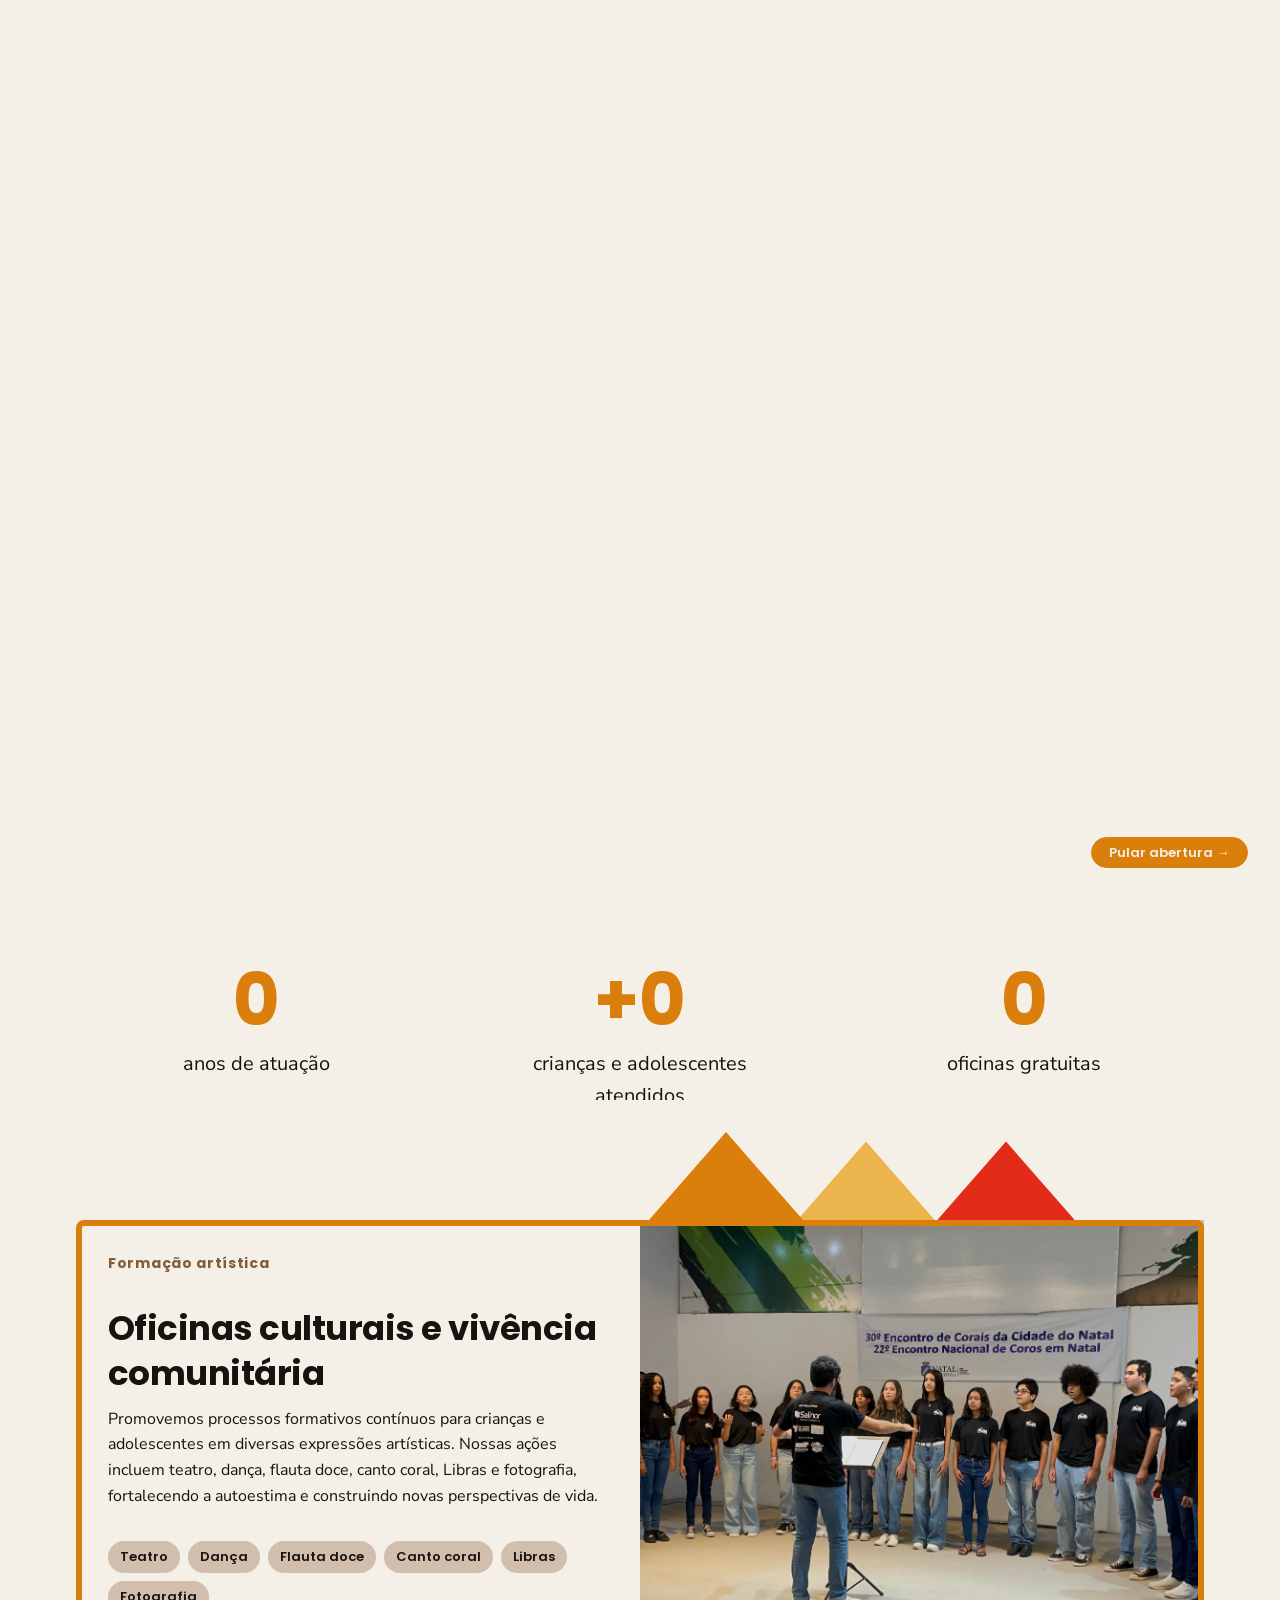
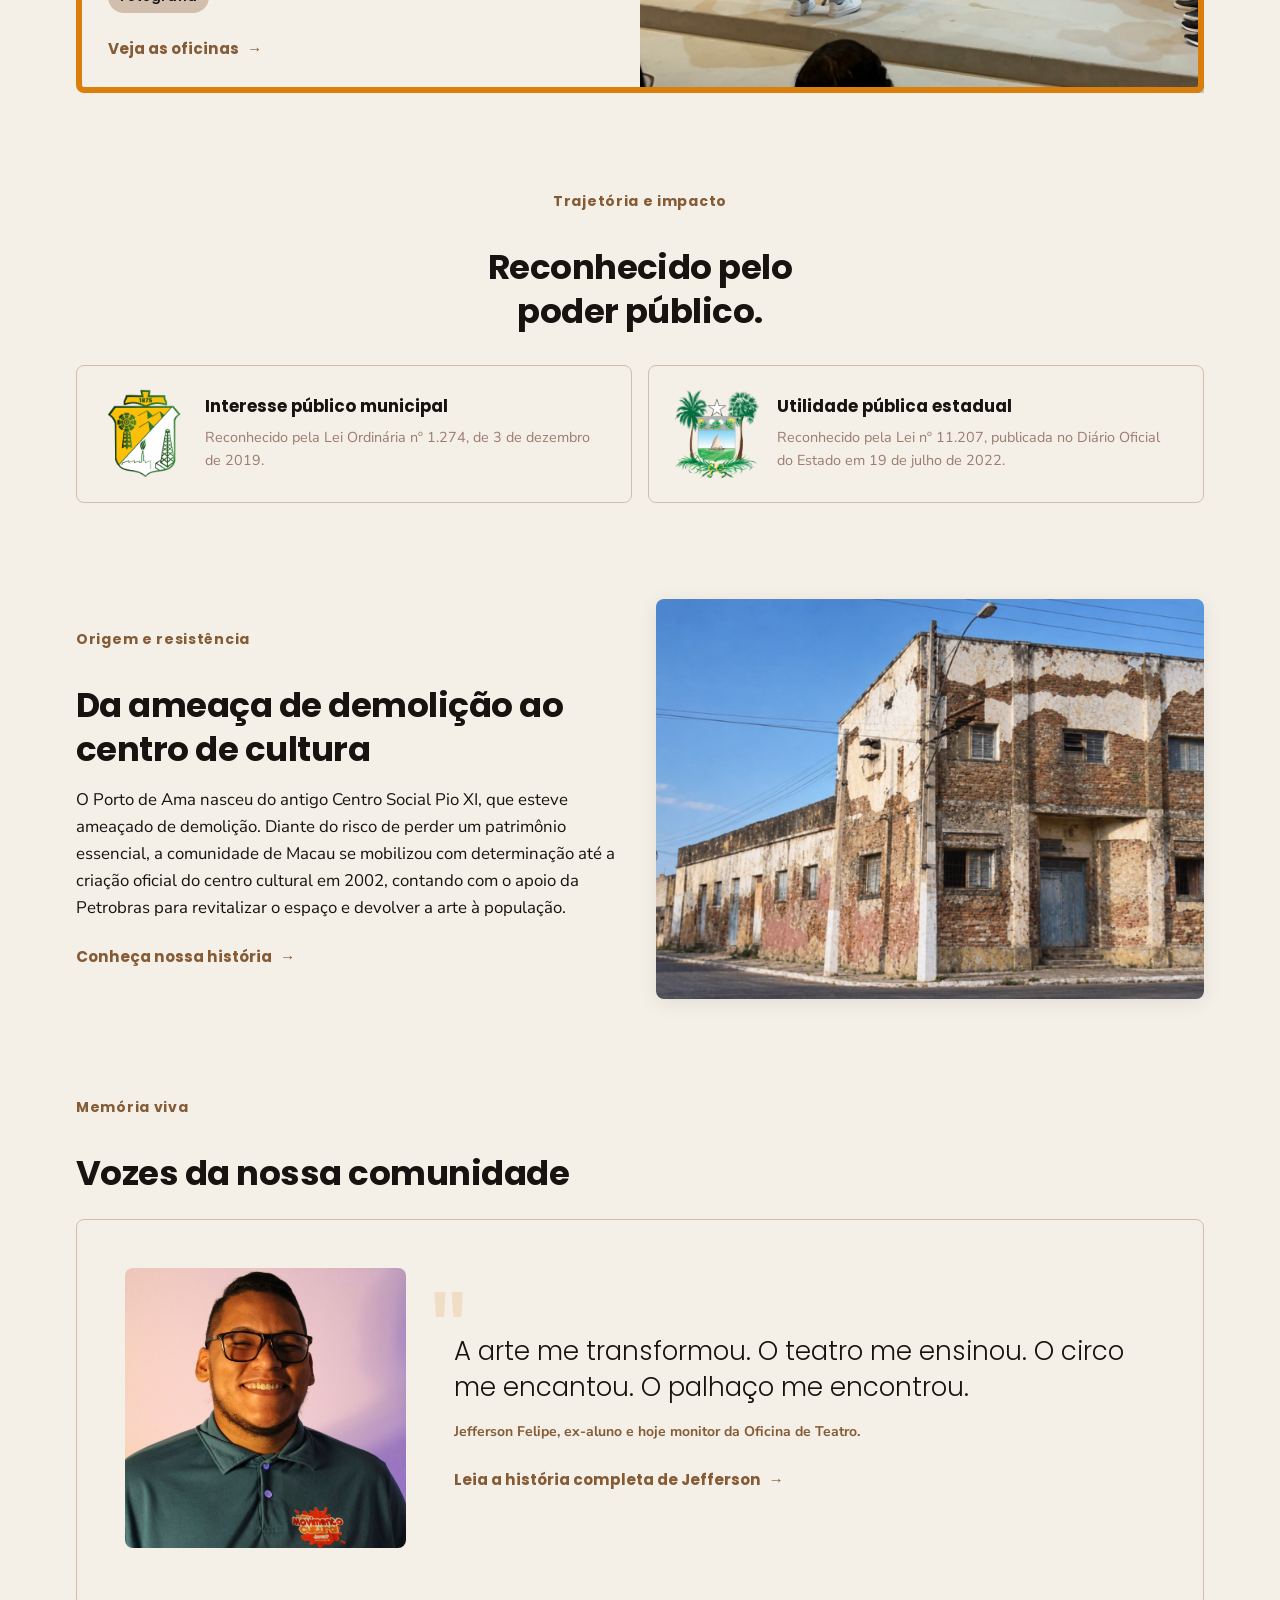
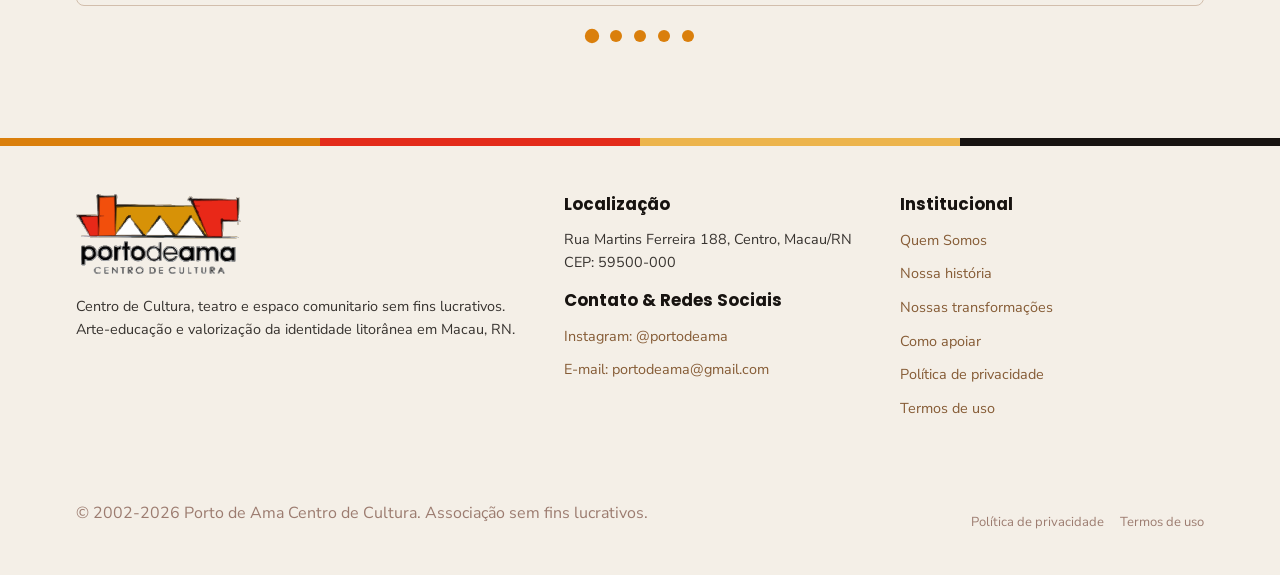
==== index.html @ 48160ca3 "Auditoria e preparo para Vercel" ====
<!DOCTYPE html>
<html lang="pt-BR">
<head>
  <meta charset="UTF-8">
  <meta name="viewport" content="width=device-width, initial-scale=1.0">
  <meta name="color-scheme" content="light only">
  <meta name="description" content="Porto de Ama Centro de Cultura, espaco de arte, memoria e cidadania em Macau, RN. Fundado em 2002 a partir da mobilizacao comunitaria.">
  <title>Porto de Ama Centro de Cultura, Macau, RN</title>
  <link rel="stylesheet" href="./design-tokens.css?v=2">
  <link rel="stylesheet" href="./style.css?v=3">
  
</head>
<body>

  <!-- ========================================================================
       ANIMACAO DE ABERTURA (Intro Overlay)
       ======================================================================== -->
  <div id="intro-overlay" class="intro-overlay" aria-label="Abertura do site institucional Porto de Ama">
    <div class="intro-media-box">
      <video id="intro-video" class="intro-video" playsinline muted autoplay preload="auto">
        <source src="./assets/Animation%20Porto%20de%20Ama.mp4" type="video/mp4">
      </video>
      <img id="intro-moving-logo" class="intro-moving-logo" src="./assets/images/LogoPortoDeAma.svg" alt="Porto de Ama Centro de Cultura">
    </div>
    <button id="intro-skip-btn" class="intro-skip-btn" type="button">
      Pular abertura &rarr;
    </button>
  </div>

  <!-- ========================================================================
       NAVEGACAO SUPERIOR (Fixa / Sticky)
       ======================================================================== -->
  <header class="site-header" id="site-header">
    <div class="container header-container">
      
      <!-- Logo oficial Porto de Ama -->
      <a href="./index.html" class="brand-logo" aria-label="Porto de Ama Centro de Cultura, pagina inicial">
        <img src="./assets/images/LogoPortoDeAma.svg" alt="Porto de Ama Centro de Cultura" class="brand-logo-img" id="header-logo-img">
      </a>

      <!-- Botao de alternancia para dispositivos moveis -->
      <button class="nav-toggle" id="nav-toggle" aria-label="Abrir menu de navegacao" aria-expanded="false" aria-controls="nav-menu">
        <span class="nav-toggle-bar"></span>
        <span class="nav-toggle-bar"></span>
        <span class="nav-toggle-bar"></span>
      </button>

      <!-- Menu principal com ordem exata solicitada -->
      <nav aria-label="Menu principal">
        <ul class="nav-menu" id="nav-menu">
          <li><a href="./index.html" class="nav-link">Início</a></li>
          <li><a href="#apoie" class="nav-link nav-link-highlight">Apoie</a></li>
          <li><a href="./quem-somos.html" class="nav-link">Quem Somos</a></li>
          <li><a href="./historia.html" class="nav-link">História</a></li>
          <li><a href="./transformacoes.html" class="nav-link">Transformações</a></li>
          <li><a href="./oficinas.html" class="nav-link">Oficinas</a></li>
          <li><a href="./galeria.html" class="nav-link">Galeria</a></li>
          <li><a href="./contato.html" class="nav-link">Contato</a></li>
        </ul>
      </nav>

    </div>
  </header>

  <main id="conteudo-principal">

    <!-- ======================================================================
         SECAO 1: HERO
         ====================================================================== -->
    <section class="hero-section" id="hero" aria-labelledby="hero-title">
      <div class="hero-sticky-container">
        <div class="container hero-container">
          <div class="hero-grid">
            
            <!-- Coluna esquerda: conteudo de texto (cerca de 45%) -->
            <div class="hero-content">
              <span class="eyebrow">Macau, RN</span>
              <h1 class="hero-title" id="hero-title">
                <span class="title-bold">Movimento</span> cultural<br>
                <span class="title-bold">porto</span><span class="title-light">de</span><span class="title-bold">ama</span>
              </h1>
              <p class="hero-text">
                Entre montanhas de sal e brisas de maresia, cultivamos arte-educação e cidadania. Um espaço vivo de transformação, memória e protagonismo comunitário no litoral potiguar.
              </p>
              <div class="hero-cta-group">
                <a href="./apoie.html" class="btn btn-primary">Apoie o Porto de Ama</a>
              </div>
            </div>

            <!-- Coluna direita: canvas da animação -->
            <div class="hero-canvas-wrapper" aria-label="Animação interativa do Porto de Ama">
              <canvas id="hero-animation-canvas"></canvas>
            </div>

          </div>
        </div>
      </div>
    </section>


    <!-- ======================================================================
         SECAO 2.5: IMPACTO (Números grandes animáveis)
         ====================================================================== -->
    <section class="section impact-section" id="impacto">
      <div class="container">
        <div class="impact-grid">
          
          <!-- Número 1 -->
          <div class="impact-item">
            <div class="impact-number">
              <span class="counter" data-target="24">0</span>
            </div>
            <p class="impact-label">anos de atuação</p>
          </div>

          <!-- Número 2 -->
          <div class="impact-item">
            <div class="impact-number">
              <span class="impact-prefix">+</span><span class="counter" data-target="1900">0</span>
            </div>
            <p class="impact-label">crianças e adolescentes atendidos</p>
          </div>

          <!-- Número 3 -->
          <div class="impact-item">
            <div class="impact-number">
              <span class="counter" data-target="6">0</span>
            </div>
            <p class="impact-label">oficinas gratuitas</p>
          </div>

        </div>
      </div>
    </section>

    <!-- ======================================================================
         SECAO 5: BLOCO DE OFICINAS
         ====================================================================== -->
    <section class="section workshops-section" id="oficinas" aria-labelledby="workshops-heading">
      <div class="container">
        
        <div class="workshops-grid">
          
          <div class="workshops-text-col">
            <span class="eyebrow">Formação artística</span>
            <h2 id="workshops-heading">Oficinas culturais e vivência comunitária</h2>
            <p>
              Promovemos processos formativos contínuos para crianças e adolescentes em diversas expressões artísticas. Nossas ações incluem teatro, dança, flauta doce, canto coral, Libras e fotografia, fortalecendo a autoestima e construindo novas perspectivas de vida.
            </p>
  
            <div class="modalities-pills">
              <span class="pill-tag">Teatro</span>
              <span class="pill-tag">Dança</span>
              <span class="pill-tag">Flauta doce</span>
              <span class="pill-tag">Canto coral</span>
              <span class="pill-tag">Libras</span>
              <span class="pill-tag">Fotografia</span>
            </div>
  
            <a href="./oficinas.html" class="btn-link-action">
              Veja as oficinas
              <span aria-hidden="true">&rarr;</span>
            </a>
          </div>

          <div class="workshops-gallery-col">
            <div class="gallery-stories" id="workshops-gallery">
              <div class="gallery-tabs" role="tablist">
                <button type="button" role="tab" aria-selected="true" class="gallery-tab tab-laranja active" data-index="0" aria-label="Foto Canto"></button>
                <button type="button" role="tab" aria-selected="false" class="gallery-tab tab-dourado" data-index="1" aria-label="Foto Teatro"></button>
                <button type="button" role="tab" aria-selected="false" class="gallery-tab tab-vermelho" data-index="2" aria-label="Foto LIBRAS"></button>
              </div>
              <div class="gallery-images">
                <div class="gallery-slide slide-bg-laranja active" data-index="0">
                  <img src="./assets/images/home/BannerHome_Canto.JPG" alt="Oficina de Canto">
                </div>
                <div class="gallery-slide slide-bg-dourado" data-index="1">
                  <img src="./assets/images/home/BannerHome_Teatro.jpg" alt="Oficina de Teatro">
                </div>
                <div class="gallery-slide slide-bg-vermelho" data-index="2">
                  <img src="./assets/images/home/BannerHome_Libras.jpg" alt="Oficina de LIBRAS">
                </div>
              </div>
            </div>
          </div>

        </div>

      </div>
    </section>


    <!-- ======================================================================
         SECAO 3: NUMEROS E SELOS
         ====================================================================== -->
    <section class="section stats-section" id="reconhecimento" aria-labelledby="stats-heading">
      <div class="container">
        
        <div class="stats-header">
          <span class="eyebrow">Trajetória e impacto</span>
          <h2 id="stats-heading">Reconhecido pelo<br>poder público.</h2>
        </div>

        <div class="stats-grid">
          
          <!-- Card 1: Interesse Público Municipal -->
          <article class="stat-card seal-card-horizontal">
            <div class="seal-badge seal-with-image" aria-hidden="true">
              <div class="seal-img-wrapper">
                <img src="./assets/BrasaoMacau_transp.png" alt="Brasão de Macau" class="seal-icon-img" style="transform: scale(1.35);">
              </div>
            </div>
            <div class="seal-card-content">
              <h3 class="stat-label">Interesse público municipal</h3>
              <p class="stat-desc">
                Reconhecido pela Lei Ordinária nº 1.274, de 3 de dezembro de 2019.
              </p>
            </div>
          </article>

          <!-- Card 2: Utilidade Pública Estadual -->
          <article class="stat-card seal-card-horizontal">
            <div class="seal-badge seal-with-image" aria-hidden="true">
              <div class="seal-img-wrapper">
                <img src="./assets/BRASAO-RN_transp.png" alt="Brasão do Governo do Rio Grande do Norte" class="seal-icon-img">
              </div>
            </div>
            <div class="seal-card-content">
              <h3 class="stat-label">Utilidade pública estadual</h3>
              <p class="stat-desc">
                Reconhecido pela Lei nº 11.207, publicada no Diário Oficial do Estado em 19 de julho de 2022.
              </p>
            </div>
          </article>

        </div>

      </div>
    </section>

    <!-- ======================================================================
         SECAO 4: BLOCO DE HISTORIA
         ====================================================================== -->
    <section class="section history-section" id="historia" aria-labelledby="history-heading">
      <div class="container">
        <div class="history-grid">
          
          <div class="history-content">
            <span class="eyebrow">Origem e resistência</span>
            <h2 id="history-heading">Da ameaça de demolição ao centro de cultura</h2>
            <p>
              O Porto de Ama nasceu do antigo Centro Social Pio XI, que esteve ameaçado de demolição. Diante do risco de perder um patrimônio essencial, a comunidade de Macau se mobilizou com determinação até a criação oficial do centro cultural em 2002, contando com o apoio da Petrobras para revitalizar o espaço e devolver a arte à população.
            </p>
            <a href="./historia.html" class="btn-link-action">
              Conheça nossa história
              <span aria-hidden="true">&rarr;</span>
            </a>
          </div>

          <div class="history-image-slider">
            <img src="./assets/images/home/CentroSocialPIOXI.webp" alt="Antigo Centro Social Pio XI" class="slide-1">
            <img src="./assets/images/home/PortoDeAma_Petrobras.webp" alt="Porto de Ama Centro Petrobras de Cultura" class="slide-2">
          </div>

        </div>
      </div>
    </section>

    <!-- ======================================================================
         SECAO 6: DEPOIMENTOS
         ====================================================================== -->
    <section class="section testimonials-section" id="depoimentos" aria-labelledby="testimonials-heading">
      <div class="container">
        
        <div class="testimonials-header">
          <span class="eyebrow">Memória viva</span>
          <h2 id="testimonials-heading">Vozes da nossa comunidade</h2>
        </div>

        <div class="testimonials-carousel" id="testimonialsCarousel">
          <div class="carousel-track">
            
            <!-- SLIDE 1: Jefferson Felipe -->
            <div class="testimonial-slide active">
              <div class="testimonial-hero">
                <div class="testimonial-photo">
                  <img src="./assets/images/historias/JeffersonFelipe.jpg" alt="Jefferson Felipe, ex-aluno de Teatro">
                </div>
                <div class="testimonial-content">
                  <div class="quote-mark" aria-hidden="true">"</div>
                  <blockquote class="pull-quote">
                    A arte me transformou. O teatro me ensinou. O circo me encantou. O palhaço me encontrou.
                  </blockquote>
                  <p class="testimonial-author">
                    Jefferson Felipe, ex-aluno e hoje monitor da Oficina de Teatro.
                  </p>
                  <a href="/historias/jefferson-felipe" class="btn-link-action testimonial-link">
                    Leia a história completa de Jefferson
                    <span aria-hidden="true">&rarr;</span>
                  </a>
                </div>
              </div>
            </div>

            <!-- SLIDE 2: Samara Rayane -->
            <div class="testimonial-slide">
              <div class="testimonial-hero">
                <div class="testimonial-photo">
                  <img src="./assets/images/historias/Samara%20Rayane.webp" alt="Samara Rayane, professora de dança">
                </div>
                <div class="testimonial-content">
                  <div class="quote-mark" aria-hidden="true">"</div>
                  <blockquote class="pull-quote">
                    O Porto de Ama se tornou minha casa artística, onde cresci artisticamente e pude crescer também profissionalmente.
                  </blockquote>
                  <p class="testimonial-author">
                    Samara Rayane, professora de dança e monitora do Projeto Movimento Cultural.
                  </p>
                  <a href="/historias/samara-rayane" class="btn-link-action testimonial-link">
                    Leia a história completa de Samara
                    <span aria-hidden="true">&rarr;</span>
                  </a>
                </div>
              </div>
            </div>

            <!-- SLIDE 3: Cristian -->
            <div class="testimonial-slide">
              <div class="testimonial-hero">
                <div class="testimonial-photo">
                  <img src="assets/images/historias/Christian.webp" alt="Foto de Christian, ex-aluno e músico militar" loading="lazy">
                </div>
                <div class="testimonial-content">
                  <div class="quote-mark" aria-hidden="true">"</div>
                  <blockquote class="pull-quote">
                    O que começou como uma experiência na infância se tornou uma profissão. Hoje, sou músico militar do Exército Brasileiro e tenho muito orgulho da minha trajetória.
                  </blockquote>
                  <p class="testimonial-author">
                    Christian, ex-aluno e músico militar do Exército Brasileiro.
                  </p>
                  <a href="/historias/christian" class="btn-link-action testimonial-link">
                    Leia a história completa de Christian
                    <span aria-hidden="true">&rarr;</span>
                  </a>
                </div>
              </div>
            </div>

            <!-- SLIDE 4: Anderson França -->
            <div class="testimonial-slide">
              <div class="testimonial-hero">
                <div class="testimonial-photo">
                  <img src="./assets/images/historias/Anderson França.webp" alt="Anderson França">
                </div>
                <div class="testimonial-content">
                  <div class="quote-mark" aria-hidden="true">"</div>
                  <blockquote class="pull-quote">
                    Hoje, sou servidor público do Estado do Rio Grande do Norte e atuo no Atendimento Educacional Especializado em Libras.
                  </blockquote>
                  <p class="testimonial-author">
                    Anderson França, professor e ex-monitor da Oficina de LIBRAS.
                  </p>
                  <a href="/historias/anderson-franca" class="btn-link-action testimonial-link">
                    Leia a história completa de Anderson
                    <span aria-hidden="true">&rarr;</span>
                  </a>
                </div>
              </div>
            </div>

            <!-- SLIDE 5: Francilene (Leninha) -->
            <div class="testimonial-slide">
              <div class="testimonial-hero">
                <div class="testimonial-photo">
                  <img src="./assets/images/historias/Francilene.webp" alt="Francilene">
                </div>
                <div class="testimonial-content">
                  <div class="quote-mark" aria-hidden="true">"</div>
                  <blockquote class="pull-quote">
                    É um conhecimento que ela pode levar para toda a vida e que contribui não apenas para o aprendizado de uma nova habilidade, mas também para o desenvolvimento de valores como respeito, empatia e inclusão.
                  </blockquote>
                  <p class="testimonial-author">
                    Francilene Silva, mãe de aluna da Oficina de LIBRAS.
                  </p>
                  <a href="/historias/francilene" class="btn-link-action testimonial-link">
                    Leia a história completa de Francilene
                    <span aria-hidden="true">&rarr;</span>
                  </a>
                </div>
              </div>
            </div>

          </div>

          <!-- Indicadores do carrossel -->
          <div class="carousel-indicators">
            <button type="button" class="carousel-dot active" aria-label="Depoimento 1"></button>
            <button type="button" class="carousel-dot" aria-label="Depoimento 2"></button>
            <button type="button" class="carousel-dot" aria-label="Depoimento 3"></button>
            <button type="button" class="carousel-dot" aria-label="Depoimento 4"></button>
            <button type="button" class="carousel-dot" aria-label="Depoimento 5"></button>
          </div>
        </div>

      </div>
    </section>

  </main>

  <!-- ========================================================================
       RODAPE (Footer)
       ======================================================================== -->
  <footer class="site-footer">
    
    <!-- Faixa com a paleta oficial (os 4 tons primarios) -->
    <div class="palette-strip" title="Faixa com as cores primarias da identidade visual: laranja, vermelho, dourado e tinta" aria-hidden="true">
      <div class="strip-color-1"></div>
      <div class="strip-color-2"></div>
      <div class="strip-color-3"></div>
      <div class="strip-color-4"></div>
    </div>

    <div class="container">
      <div class="footer-grid">
        
        <div class="footer-col">
          <a href="./index.html" class="brand-logo" aria-label="Porto de Ama Centro de Cultura">
            <img src="./assets/images/LogoPortoDeAma.svg" alt="Porto de Ama Centro de Cultura" class="brand-logo-img brand-logo-footer">
          </a>
          <p style="margin-top: 0.75rem;">
            Centro de Cultura, teatro e espaco comunitario sem fins lucrativos. Arte-educação e valorização da identidade litorânea em Macau, RN.
          </p>
        </div>

        <div class="footer-col">
          <h3>Localização</h3>
          <address class="footer-address">
            <p>
              Rua Martins Ferreira 188, Centro, Macau/RN<br>
              CEP: 59500-000
            </p>
          </address>
          <div style="margin-top: 1rem;">
            <h3>Contato & Redes Sociais</h3>
            <ul class="footer-nav-list">
              <li><a href="https://instagram.com/portodeama" target="_blank" rel="noopener noreferrer">Instagram: @portodeama</a></li>
              <li><a href="mailto:portodeama@gmail.com">E-mail: portodeama@gmail.com</a></li>
            </ul>
          </div>
        </div>

        <div class="footer-col">
          <h3>Institucional</h3>
          <ul class="footer-nav-list">
            <li><a href="./quem-somos.html">Quem Somos</a></li>
            <li><a href="./historia.html">Nossa história</a></li>
            <li><a href="./transformacoes.html">Nossas transformações</a></li>
            <li><a href="./apoie.html">Como apoiar</a></li>
            <li><a href="./politica-de-privacidade.html">Política de privacidade</a></li>
            <li><a href="./termos-de-uso.html">Termos de uso</a></li>
          </ul>
        </div>

      </div>

      <div class="footer-bottom">
        <p>
          &copy; 2002-2026 Porto de Ama Centro de Cultura. Associação sem fins lucrativos.
        </p>
        <div class="footer-legal-links">
          <a href="./politica-de-privacidade.html">Política de privacidade</a>
          <a href="./termos-de-uso.html">Termos de uso</a>
        </div>
      </div>
    </div>

  </footer>

  <!-- Scripts -->
  <script src="./main.js" defer></script>
  <script src="./gallery.js" defer></script>
  <script src="./particle-data.js" defer></script>
  <script src="./animation.js?v=9" defer></script>
  <script src="./testimonials.js" defer></script>
</body>
</html>
---- design-tokens.css ----
/* ==========================================================================
   PORTO DE AMA CENTRO DE CULTURA, MACAU, RN
   DESIGN SYSTEM E DESIGN TOKENS (design-tokens.css)
   
   Contexto:
   Teatro e centro cultural sem fins lucrativos localizado em Macau, RN.
   O nome vem da origem indigena e historica da cidade: Macau deriva de
   "Amangao", que significa Porto de Ama, a deusa protetora dos navegadores.
   A identidade visual conecta as raizes do sal marinho, cristalizadores,
   sol, terra, ventos e lagoas litoraneas.
   ========================================================================== */

/* --------------------------------------------------------------------------
   1. IMPORTACAO DE FONTES (Google Fonts)
   Poppins: 300 (light), 400 (regular), 700 (bold)
   Nunito Sans: 400 (regular), 600 (semi-bold)
   -------------------------------------------------------------------------- */
@import url('https://fonts.googleapis.com/css2?family=Nunito+Sans:ital,opsz,wght@0,6..12,400;0,6..12,600;1,6..12,400;1,6..12,600&family=Poppins:wght@300;400;700&display=swap');

/* --------------------------------------------------------------------------
   2. DESIGN TOKENS (:root)
   -------------------------------------------------------------------------- */
:root {
  /* --- PALETA PRIMARIA ---
     Extraida da logo oficial. Cores de assinatura da instituicao,
     utilizadas com destaque e presenca. */
  --laranja: #DA7F0C;
  --vermelho: #E32B1A;
  --dourado: #ECB44C;
  --tinta: #171310;

  /* --- APOIO TERRA E SAL ---
     Extraida de fotos de salinas e cristalizadores de Macau.
     Utilizada prioritariamente em fundos, containers e superficies. */
  --terracota: #855B35;
  --rosa-salino: #9C7C70;
  --areia: #D2BEAC;
  --sal-branco: #F4EFE7;

  /* --- APOIO AGUA E CEU ---
     Extraida do cata-vento historico e das lagoas costeiras.
     Uso restrito a acentos pontuais (icones, detalhes no rodape, badges).
     Nunca deve ser utilizada em blocos grandes nem competir com o laranja. */
  --turquesa: #49B7D6;
  --azul-cata-vento: #06254B;
  --ceu: #8FBBE9;

  /* --- VARIAVEIS SEMANTICAS DE APLICACAO --- */
  --bg-body: var(--sal-branco);
  --bg-surface: var(--sal-branco);
  --bg-surface-alt: var(--areia);
  --text-main: var(--tinta);
  --text-muted: var(--rosa-salino);
  --border-subtle: var(--areia);
  --brand-cta: var(--laranja);
  --brand-cta-hover: var(--vermelho);
  --link-color: var(--terracota);
  --alert-color: var(--vermelho);

  /* --- TIPOGRAFIA --- */
  --font-heading: 'Poppins', sans-serif;
  --font-body: 'Nunito Sans', sans-serif;

  --fw-light: 300;
  --fw-regular: 400;
  --fw-semibold: 600;
  --fw-bold: 700;

  /* Escala tipografica mobile-first */
  --fs-h1: 2rem;       /* 32px no mobile */
  --fs-h2: 1.625rem;   /* 26px no mobile */
  --fs-h3: 1.375rem;   /* 22px no mobile */
  --fs-h4: 1.125rem;   /* 18px no mobile */
  --fs-body: 1rem;      /* 16px */
  --fs-small: 0.875rem; /* 14px */

  --lh-tight: 1.2;
  --lh-heading: 1.3;
  --lh-body: 1.6;

  /* --- ESPACAMENTO E ESTRUTURA --- */
  --space-2xs: 0.25rem;  /* 4px */
  --space-xs: 0.5rem;    /* 8px */
  --space-sm: 0.75rem;   /* 12px */
  --space-md: 1rem;      /* 16px */
  --space-lg: 1.5rem;    /* 24px */
  --space-xl: 2rem;      /* 32px */
  --space-2xl: 3rem;     /* 48px */
  --space-3xl: 4rem;     /* 64px */

  /* --- BORDAS E RAIOS --- */
  --radius-sm: 4px;
  --radius-button: 6px;  /* Padrao para botoes */
  --radius-card: 8px;    /* Padrao para cards */
  --border-width: 1px;

  /* --- TRANSIÇÕES --- */
  --transition-fast: 0.15s ease;
  --transition-normal: 0.25s ease;
}

/* Escala tipografica para telas medias e grandes (desktops e tablets) */
@media (min-width: 768px) {
  :root {
    --fs-h1: 2.75rem;  /* 44px */
    --fs-h2: 2.125rem; /* 34px */
    --fs-h3: 1.625rem; /* 26px */
    --fs-h4: 1.25rem;  /* 20px */
  }
}

/* --------------------------------------------------------------------------
   3. RESET BASICO E BOX-SIZING
   -------------------------------------------------------------------------- */
*,
*::before,
*::after {
  box-sizing: border-box;
  margin: 0;
  padding: 0;
}

/* --------------------------------------------------------------------------
   4. ESTILOS BASE (Mobile-First)
   -------------------------------------------------------------------------- */
html {
  font-size: 100%;
  scroll-behavior: smooth;
}

body {
  background-color: var(--bg-body);
  color: var(--text-main);
  font-family: var(--font-body);
  font-weight: var(--fw-regular);
  font-size: var(--fs-body);
  line-height: var(--lh-body);
  -webkit-font-smoothing: antialiased;
  -moz-osx-font-smoothing: grayscale;
}

/* --------------------------------------------------------------------------
   5. TITULOS E CABECALHOS (Poppins com pesos variaveis)
   Regra de identidade da marca:
   Palavras-chave recebem bold (700).
   Palavras conectivas (de, e, para, na, do) recebem light (300).
   -------------------------------------------------------------------------- */
h1, h2, h3, h4 {
  font-family: var(--font-heading);
  color: var(--text-main);
  line-height: var(--lh-heading);
  font-weight: var(--fw-bold);
  margin-bottom: var(--space-sm);
}

h1 {
  font-size: var(--fs-h1);
  letter-spacing: -0.02em;
}

h2 {
  font-size: var(--fs-h2);
  letter-spacing: -0.015em;
}

h3 {
  font-size: var(--fs-h3);
}

h4 {
  font-size: var(--fs-h4);
}

/* Utilitarios para a regra de peso variavel nos titulos */
.title-light,
.font-light,
h1 .light,
h2 .light,
h3 .light,
h4 .light {
  font-weight: var(--fw-light);
}

.title-bold,
.font-bold,
h1 .bold,
h2 .bold,
h3 .bold,
h4 .bold {
  font-weight: var(--fw-bold);
}

.title-regular,
.font-regular {
  font-weight: var(--fw-regular);
}

/* --------------------------------------------------------------------------
   6. CORPO DE TEXTO, PARAGRAFOS E LISTAS (Nunito Sans)
   -------------------------------------------------------------------------- */
p {
  margin-bottom: var(--space-md);
  font-size: var(--fs-body);
}

p:last-child {
  margin-bottom: 0;
}

strong, b {
  font-weight: var(--fw-semibold);
}

ul, ol {
  margin-bottom: var(--space-md);
  padding-left: var(--space-lg);
}

li {
  margin-bottom: var(--space-xs);
}

/* --------------------------------------------------------------------------
   7. LINKS NO CORPO DO TEXTO
   Cor terracota com sublinhado ativo apenas no estado de hover.
   -------------------------------------------------------------------------- */
a {
  color: var(--link-color);
  text-decoration: none;
  transition: color var(--transition-fast), text-decoration var(--transition-fast);
}

a:hover,
a:focus-visible {
  text-decoration: underline;
}

/* --------------------------------------------------------------------------
   8. BOTOES BASE E VARIANTES
   -------------------------------------------------------------------------- */
button,
.btn {
  display: inline-flex;
  align-items: center;
  justify-content: center;
  font-family: var(--font-heading);
  font-size: var(--fs-small);
  font-weight: var(--fw-bold);
  line-height: 1;
  padding: 0.75rem 1.375rem;
  border: 1px solid transparent;
  border-radius: var(--radius-button);
  cursor: pointer;
  text-decoration: none;
  text-align: center;
  transition: background-color var(--transition-normal), border-color var(--transition-normal), color var(--transition-normal);
}

/* Botao Primario:
   Fundo laranja, texto sal-branco, radius 6px, sem sombra.
   No hover, escurece suavemente para a cor vermelha. */
.btn-primary,
button:not([class*="btn-"]) {
  background-color: var(--brand-cta);
  color: var(--sal-branco);
  border-color: var(--brand-cta);
  box-shadow: none;
}

.btn-primary:hover,
.btn-primary:focus-visible,
button:not([class*="btn-"]):hover,
button:not([class*="btn-"]):focus-visible {
  background-color: var(--brand-cta-hover);
  border-color: var(--brand-cta-hover);
  color: var(--sal-branco);
  text-decoration: none;
}

/* Botao Secundario ou Outline:
   Borda 1px terracota, texto terracota, fundo transparente. */
.btn-secondary,
.btn-outline {
  background-color: transparent;
  color: var(--terracota);
  border: var(--border-width) solid var(--terracota);
  box-shadow: none;
}

.btn-secondary:hover,
.btn-secondary:focus-visible,
.btn-outline:hover,
.btn-outline:focus-visible {
  background-color: var(--terracota);
  color: var(--sal-branco);
  text-decoration: none;
}

/* --------------------------------------------------------------------------
   9. CARDS
   Fundo sal-branco, borda 1px areia, radius 8px, flat design sem sombra pesada.
   -------------------------------------------------------------------------- */
.card {
  background-color: var(--bg-surface);
  border: var(--border-width) solid var(--border-subtle);
  border-radius: var(--radius-card);
  padding: var(--space-lg);
  box-shadow: none;
}

/* --------------------------------------------------------------------------
   10. DIVISORES DE SECAO
   Linha de 1px com a cor areia.
   -------------------------------------------------------------------------- */
hr,
.divider,
.section-divider {
  border: none;
  border-top: var(--border-width) solid var(--border-subtle);
  margin: var(--space-xl) 0;
  width: 100%;
}

/* --------------------------------------------------------------------------
   11. ELEMENTOS DE ACENTO PONTUAL (Agua e Ceu)
   Importante: aplicados exclusivamente em detalhes reduzidos como icones,
   pontos focais e detalhes de rodape, sem competir com a cor laranja.
   -------------------------------------------------------------------------- */
.accent-turquesa {
  color: var(--turquesa);
}

.accent-azul {
  color: var(--azul-cata-vento);
}

.accent-ceu {
  color: var(--ceu);
}
---- style.css ----
@import url('./design-tokens.css');

/* ==========================================================================
   ESTILOS GERAIS E LAYOUT DO SITE
   Porto de Ama Centro de Cultura
   Regra: Sem travessoes no texto, sentence case nos titulos, mobile-first.
   ========================================================================== */

/* --------------------------------------------------------------------------
   UTILITARIOS E COMPONENTES GLOBAIS
   -------------------------------------------------------------------------- */
.container {
  width: 100%;
  max-width: 1160px;
  margin-left: auto;
  margin-right: auto;
  padding-left: var(--space-md);
  padding-right: var(--space-md);
}

.section {
  padding-top: var(--space-2xl);
  padding-bottom: var(--space-2xl);
}

.section-alt {
  background-color: var(--areia);
}

.eyebrow {
  display: inline-block;
  font-family: var(--font-heading);
  font-size: var(--fs-small);
  font-weight: var(--fw-bold);
  color: var(--terracota);
  letter-spacing: 0.05em;
  margin-bottom: var(--space-xl);
}

/* Indicadores visuais para itens pendentes */
.pending-tag {
  display: inline-flex;
  align-items: center;
  background-color: var(--areia);
  color: var(--tinta);
  padding: 0.2rem 0.55rem;
  border-radius: var(--radius-sm);
  font-size: 0.8125rem;
  font-weight: var(--fw-semibold);
  font-family: var(--font-body);
  border: 1px dashed var(--terracota);
}

.pending-box {
  display: block;
  background-color: var(--areia);
  color: var(--tinta);
  padding: var(--space-sm) var(--space-md);
  border-radius: var(--radius-sm);
  font-size: 0.875rem;
  font-weight: var(--fw-semibold);
  border: 1px dashed var(--terracota);
  margin-top: var(--space-md);
}

.pending-card {
  background-color: var(--sal-branco);
  border: 2px dashed var(--areia);
  border-radius: var(--radius-card);
  padding: var(--space-xl);
  text-align: center;
  color: var(--terracota);
}

.pending-card strong {
  display: block;
  font-size: 1.05rem;
  color: var(--tinta);
  margin-bottom: var(--space-xs);
}

.pending-card p {
  color: var(--rosa-salino);
  font-size: var(--fs-small);
  margin-bottom: 0;
}

/* --------------------------------------------------------------------------
   ANIMACAO DE ABERTURA (Intro Overlay)
   -------------------------------------------------------------------------- */
body.is-intro-active {
  overflow: hidden;
}

.intro-overlay {
  position: fixed;
  top: 0;
  left: 0;
  width: 100vw;
  height: 100vh;
  z-index: 9999;
  background-color: var(--sal-branco);
  display: flex;
  align-items: center;
  justify-content: center;
  transition: background-color 0.6s cubic-bezier(0.2, 0.9, 0.3, 1), opacity 0.6s ease;
  will-change: background-color, opacity;
}

.intro-overlay.is-completing {
  background-color: transparent;
  pointer-events: none;
}

.intro-media-box {
  position: relative;
  width: 100%;
  max-width: 900px;
  height: 500px;
  display: flex;
  align-items: center;
  justify-content: center;
}

.intro-video {
  width: 100%;
  height: 100%;
  object-fit: contain;
  display: block;
  mix-blend-mode: multiply; /* Faz o branco do vídeo ficar transparente, casando perfeitamente com o fundo sal-branco */
  transition: opacity 0.3s ease;
}

.intro-moving-logo {
  position: absolute;
  top: 50%;
  left: 50%;
  transform: translate(-50%, -50%);
  transform-origin: center center;
  height: 180px;
  width: auto;
  max-width: 380px;
  object-fit: contain;
  opacity: 0;
  pointer-events: none;
  transition: transform 0.72s cubic-bezier(0.16, 1, 0.3, 1), opacity 0.3s ease;
}

.intro-skip-btn {
  position: absolute;
  bottom: var(--space-xl);
  right: var(--space-xl);
  background-color: rgba(244, 239, 231, 0.92);
  color: var(--terracota);
  border: 1px solid var(--areia);
  font-family: var(--font-heading);
  font-size: 0.8125rem;
  font-weight: var(--fw-semibold);
  padding: 0.5rem 1.1rem;
  border-radius: 20px;
  cursor: pointer;
  transition: background-color var(--transition-fast), color var(--transition-fast), border-color var(--transition-fast);
  z-index: 10;
}

.intro-skip-btn:hover {
  background-color: var(--sal-branco);
  color: var(--laranja);
  border-color: var(--laranja);
}

.header-logo-hidden {
  opacity: 0 !important;
}

@media (max-width: 767px) {
  .intro-media-box {
    max-width: 95vw;
    height: 320px;
  }

  .intro-moving-logo {
    height: 110px;
    max-width: 240px;
  }

  .intro-skip-btn {
    bottom: var(--space-md);
    right: var(--space-md);
    font-size: 0.75rem;
    padding: 0.4rem 0.8rem;
  }
}

/* --------------------------------------------------------------------------
   CABECALHO E NAVEGACAO (Sticky)
   -------------------------------------------------------------------------- */
.site-header {
  position: sticky;
  top: 0;
  z-index: 100;
  background-color: var(--sal-branco);
  box-shadow: 0 2px 10px rgba(23, 19, 16, 0.04);
}

.header-container {
  display: flex;
  align-items: center;
  justify-content: space-between;
  min-height: 5.5rem;
  padding-top: 0.6rem;
  padding-bottom: 0.6rem;
}

/* Wordmark Logo e Imagem da Marca */
.brand-logo {
  display: inline-flex;
  align-items: center;
  text-decoration: none;
  color: var(--tinta);
  font-family: var(--font-heading);
  font-size: 1.45rem;
  line-height: 1.1;
  letter-spacing: -0.02em;
  transition: opacity var(--transition-fast);
}

.brand-logo:hover {
  text-decoration: none;
  opacity: 0.85;
}

.brand-logo-img {
  height: 66px;
  width: auto;
  max-width: 260px;
  object-fit: contain;
  display: block;
  transition: transform var(--transition-fast);
}

.brand-logo-footer {
  height: 88px;
  width: auto;
  max-width: 320px;
}

.brand-logo .word-bold {
  font-weight: var(--fw-bold);
  color: var(--laranja);
}

.brand-logo .word-light {
  font-weight: var(--fw-light);
  color: var(--tinta);
  font-size: 1.25rem;
  padding: 0 0.15rem;
}

/* Menu de navegacao */
.nav-toggle {
  display: flex;
  flex-direction: column;
  justify-content: space-around;
  width: 2.25rem;
  height: 2.25rem;
  background-color: transparent !important;
  -webkit-appearance: none;
  appearance: none;
  border: none;
  cursor: pointer;
  padding: 0.25rem;
  border-radius: var(--radius-sm);
}

.nav-toggle:focus-visible {
  outline: 2px solid var(--laranja);
}

.nav-toggle-bar {
  width: 100%;
  height: 2px;
  background-color: var(--tinta);
  transition: transform var(--transition-fast), opacity var(--transition-fast);
}

.nav-toggle[aria-expanded="true"] .nav-toggle-bar:nth-child(1) {
  transform: translateY(9px) rotate(45deg);
}
.nav-toggle[aria-expanded="true"] .nav-toggle-bar:nth-child(2) {
  opacity: 0;
}
.nav-toggle[aria-expanded="true"] .nav-toggle-bar:nth-child(3) {
  transform: translateY(-9px) rotate(-45deg);
}

.nav-menu {
  display: none;
  list-style: none;
  padding: 0;
  margin: 0;
}

/* Menu Mobile Aberto */
.nav-menu.is-active {
  display: flex;
  flex-direction: column;
  position: absolute;
  top: 100%;
  left: 0;
  right: 0;
  background-color: var(--sal-branco);
  border-bottom: var(--border-width) solid var(--areia);
  padding: var(--space-md) var(--space-lg);
  box-shadow: 0 10px 20px rgba(23, 19, 16, 0.08);
}

.nav-menu li {
  margin: 0;
  border-bottom: 1px solid rgba(210, 190, 172, 0.3);
}

.nav-menu li:last-child {
  border-bottom: none;
}

.nav-link {
  display: block;
  padding: 0.75rem 0;
  font-family: var(--font-heading);
  font-weight: var(--fw-semibold);
  font-size: 0.95rem;
  color: var(--tinta);
  text-decoration: none;
  transition: color var(--transition-fast);
}

.nav-link:hover,
.nav-link:focus-visible {
  color: var(--terracota);
  text-decoration: none;
}

/* Destaque no item Apoie */
.nav-link-highlight {
  color: var(--laranja) !important;
  font-weight: var(--fw-bold);
}

.nav-link-highlight:hover,
.nav-link-highlight:focus-visible {
  color: var(--vermelho) !important;
}

/* --------------------------------------------------------------------------
   SECAO 1: HERO
   -------------------------------------------------------------------------- */
.hero-section {
  position: relative;
  background-color: var(--sal-branco);
  z-index: 50; /* Permite que o canvas sangre por cima da próxima seção */
}

.hero-sticky-container {
  position: relative;
  display: flex;
  align-items: center;
  /* Altura fluida no mobile para evitar cortes */
  padding-top: 5rem;
  padding-bottom: var(--space-2xl);
}

.hero-grid {
  display: flex;
  flex-direction: column;
  align-items: center;
  gap: var(--space-xl);
  width: 100%;
}

.hero-content {
  position: relative;
  z-index: 10;
  width: 100%;
  max-width: 720px;
}

.hero-title {
  margin-top: 0;
  font-size: clamp(2rem, 3.2vw, 3.05rem);
  line-height: 1.15;
  letter-spacing: -0.02em;
  margin-bottom: var(--space-2xl);
  color: var(--tinta);
}

.hero-text {
  margin-top: 0;
  font-size: 1.125rem;
  line-height: var(--lh-body);
  color: var(--tinta);
  opacity: 0.92;
  margin-bottom: var(--space-2xl);
  max-width: 580px;
}

.hero-cta-group {
  display: flex;
  flex-wrap: wrap;
  align-items: center;
  gap: var(--space-md);
}

/* Canvas de animação na coluna direita do hero */
.hero-canvas-wrapper {
  width: 100%;
  height: 100%;
  display: flex;
  align-items: center;
  justify-content: center;
  position: relative;
  min-height: 460px;
  overflow: visible;
}

#hero-animation-canvas {
  position: absolute;
  top: -30vh;
  left: -25vw;
  width: 150vw;
  height: calc(100% + 60vh);
  display: block;
  pointer-events: none;
  background-color: transparent !important;
}

@media (max-width: 767px) {
  .hero-container {
    padding-right: 0;
  }

  .hero-grid {
    display: flex;
    flex-direction: column;
    gap: var(--space-lg);
  }

  .hero-content {
    padding-right: var(--space-md);
  }
}

.history-image {
  width: 100%;
  height: auto;
  border-radius: var(--radius-card);
  object-fit: cover;
  box-shadow: 0 4px 20px rgba(0, 0, 0, 0.08); /* Sombra suave para destacar a foto */
  max-height: 400px; /* Limita a altura em telas grandes para não desbalancear o texto */
}

.history-image-slider {
  position: relative;
  width: 100%;
  aspect-ratio: 4 / 3;
  border-radius: var(--radius-card);
  box-shadow: 0 4px 20px rgba(0, 0, 0, 0.08);
  overflow: hidden;
  max-height: 400px;
}

.history-image-slider img {
  position: absolute;
  top: 0;
  left: 0;
  width: 100%;
  height: 100%;
  object-fit: cover;
}

.history-image-slider .slide-2 {
  opacity: 0;
  animation: fadePulse 10s infinite ease-in-out;
}

@keyframes fadePulse {
  0%, 40% { opacity: 0; }
  50%, 90% { opacity: 1; }
  100% { opacity: 0; }
}

/* --------------------------------------------------------------------------
   SECAO 2: BANNER DE DOACAO (Prioridade 1)
   -------------------------------------------------------------------------- */
.donation-banner-section {
  padding-top: var(--space-lg);
  padding-bottom: var(--space-lg);
  background-color: var(--sal-branco);
}

.donation-card {
  background-color: var(--sal-branco);
  border: 2px solid var(--laranja);
  border-radius: var(--radius-card);
  padding: var(--space-lg);
  position: relative;
  box-shadow: 0 4px 16px rgba(218, 127, 12, 0.08);
}

.donation-badge {
  display: inline-block;
  background-color: var(--laranja);
  color: var(--sal-branco);
  font-family: var(--font-heading);
  font-size: 0.75rem;
  font-weight: var(--fw-bold);
  text-transform: uppercase;
  letter-spacing: 0.06em;
  padding: 0.25rem 0.65rem;
  border-radius: var(--radius-sm);
  margin-bottom: var(--space-sm);
}

.donation-grid {
  display: flex;
  flex-direction: column;
  gap: var(--space-md);
}

.donation-text-block h2 {
  font-size: var(--fs-h3);
  margin-bottom: var(--space-xs);
}

.donation-text-block p {
  color: var(--tinta);
  font-size: 1rem;
  margin-bottom: 0;
  max-width: 720px;
}

.donation-action {
  align-self: flex-start;
}

/* --------------------------------------------------------------------------
   SECAO 2.5: IMPACTO (Números Grandes)
   -------------------------------------------------------------------------- */
.impact-section {
  padding-top: var(--space-2xl);
  padding-bottom: var(--space-2xl);
}

.impact-grid {
  display: grid;
  grid-template-columns: repeat(3, 1fr);
  gap: var(--space-lg);
  text-align: center;
}

@media (max-width: 576px) {
  .impact-grid {
    grid-template-columns: 1fr;
    gap: var(--space-xl);
  }
}

.impact-item {
  display: flex;
  flex-direction: column;
  align-items: center;
  justify-content: flex-start; /* Alinha os itens pelo topo, mantendo os números na mesma linha */
}

.impact-number {
  font-family: var(--font-heading);
  font-size: clamp(3rem, 6vw, 4.5rem); /* Reduzido o tamanho da fonte */
  font-weight: var(--fw-bold);
  color: var(--laranja);
  line-height: 1;
  margin-bottom: var(--space-sm);
  display: flex;
  align-items: center;
}

.impact-label {
  font-family: var(--font-body);
  font-size: var(--fs-h4);
  color: var(--tinta);
  margin: 0;
  max-width: 250px;
}

/* --------------------------------------------------------------------------
   SECAO 3: NUMEROS E SELOS
   -------------------------------------------------------------------------- */
.stats-section {
  background-color: var(--sal-branco);
}

.stats-header {
  text-align: center;
  max-width: 640px;
  margin: 0 auto var(--space-xl) auto;
}

.stats-grid {
  display: grid;
  grid-template-columns: 1fr;
  gap: var(--space-md);
}

.stat-card {
  background-color: var(--sal-branco);
  border: var(--border-width) solid var(--areia);
  border-radius: var(--radius-card);
  padding: var(--space-lg);
  display: flex;
  flex-direction: column;
  justify-content: flex-start;
  transition: transform var(--transition-fast), border-color var(--transition-fast);
}

.seal-card-horizontal {
  flex-direction: row;
  align-items: center;
  gap: var(--space-md);
}

.seal-card-horizontal .seal-badge {
  margin-bottom: 0; /* Remove a margem bottom para o alinhamento horizontal */
  flex-shrink: 0;
}

.seal-card-horizontal .seal-card-content {
  display: flex;
  flex-direction: column;
}

.stat-card:hover {
  border-color: var(--terracota);
  transform: translateY(-2px);
}

.stat-figure {
  font-family: var(--font-heading);
  font-size: 2.25rem;
  font-weight: var(--fw-bold);
  color: var(--laranja);
  line-height: 1.1;
  margin-bottom: var(--space-xs);
}

.stat-label {
  font-family: var(--font-heading);
  font-size: 1.05rem;
  font-weight: var(--fw-bold);
  color: var(--tinta);
  margin-bottom: var(--space-xs);
}

.stat-desc {
  font-size: 0.9rem;
  color: var(--rosa-salino);
  margin-bottom: 0;
}

.seal-badge {
  display: inline-flex;
  align-items: center;
  gap: 0.5rem;
  color: var(--terracota);
  margin-bottom: var(--space-sm);
}

.seal-badge svg {
  width: 1.75rem;
  height: 1.75rem;
  fill: currentColor;
}

.seal-img-wrapper {
  width: 5.5rem;
  height: 5.5rem;
  background-color: transparent; /* Fundo removido a pedido */
  border-radius: var(--radius-sm);
  display: flex;
  align-items: center;
  justify-content: center;
  padding: 0;
}

.seal-icon-img {
  max-width: 100%;
  max-height: 100%;
  object-fit: contain;
}

/* --------------------------------------------------------------------------
   SECAO 4: BLOCO DE HISTORIA
   -------------------------------------------------------------------------- */
.history-section {
  background-color: var(--sal-branco);
}

.history-grid {
  display: flex;
  flex-direction: column;
  gap: var(--space-xl);
}

.history-content h2 {
  font-size: var(--fs-h2);
  margin-bottom: var(--space-md);
}

.history-content p {
  font-size: 1.05rem;
  line-height: var(--lh-body);
  margin-bottom: var(--space-lg);
}


.btn-link-action {
  display: inline-flex;
  align-items: center;
  gap: 0.5rem;
  color: var(--terracota);
  font-family: var(--font-heading);
  font-weight: var(--fw-bold);
  font-size: 0.95rem;
  text-decoration: none;
  transition: color var(--transition-fast), transform var(--transition-fast);
}

.btn-link-action:hover,
.btn-link-action:focus-visible {
  color: var(--laranja);
  text-decoration: underline;
  transform: translateX(4px);
}

/* --------------------------------------------------------------------------
   SECAO 5: BLOCO DE OFICINAS
   -------------------------------------------------------------------------- */
.workshops-section {
  background-color: var(--sal-branco);
  /* border-top: var(--border-width) solid var(--areia); removido a pedido */
  position: relative;
  z-index: 10;
  margin-top: -60px;
  padding-top: 120px;
}

.workshops-grid {
  background-color: var(--sal-branco);
  border-radius: var(--radius-card);
  display: grid;
  grid-template-columns: 1fr;
  overflow: visible; /* Alterado para visible para os triângulos vazarem */
  position: relative; /* Cria stacking context para o z-index negativo dos triângulos */
  z-index: 1;
}

/* Criar a borda usando pseudo-elemento para que ela fique POR CIMA de todos os filhos */
.workshops-grid::after {
  content: '';
  position: absolute;
  top: 0;
  left: 0;
  width: 100%;
  height: 100%;
  border: 6px solid var(--areia);
  border-radius: var(--radius-card);
  pointer-events: none; /* Para não bloquear cliques no conteúdo */
  z-index: 50; /* Z-index alto para cobrir as abas que tentarem vazar pela frente */
  transition: border-color 0.3s ease;
  box-sizing: border-box;
}

/* Lógica dinâmica de cores da borda da seção inteira baseada no slide ativo */
.workshops-grid:has(.slide-bg-laranja.active)::after { border-color: var(--laranja); }
.workshops-grid:has(.slide-bg-dourado.active)::after { border-color: var(--dourado); }
.workshops-grid:has(.slide-bg-vermelho.active)::after { border-color: var(--vermelho); }

@media (min-width: 992px) {
  .workshops-grid {
    grid-template-columns: 1fr 1fr;
  }
}

.workshops-text-col {
  padding: var(--space-xl);
  padding-bottom: 6rem; /* Espaço extra para os triângulos no mobile */
  display: flex;
  flex-direction: column;
  justify-content: center;
}

.workshops-gallery-col {
  display: flex;
  background-color: var(--areia); /* Fundo caso a imagem não cubra */
}

.gallery-stories {
  width: 100%;
  display: flex;
  flex-direction: column;
  position: relative;
  min-height: 400px; /* Altura mínima razoável para a galeria */
  /* overflow: hidden removido para permitir abas saindo pelo topo */
}

.gallery-tabs {
  display: flex;
  justify-content: center; /* Centralizado no mobile */
  gap: 0; /* Triângulos colados */
  padding: 0 var(--space-md);
  position: absolute;
  top: 0;
  left: 0;
  width: 100%;
  height: 80px; /* Acompanha a altura dos triângulos */
  transform: translateY(-98%); /* Sobe as abas para fora da imagem */
  z-index: 10; /* Voltei ao z-index normal, pois a borda ::after cobrirá a base */
  align-items: flex-end;
}

.gallery-tab {
  width: 140px; /* Triângulos maiores */
  height: 80px; /* Triângulos maiores */
  border: none;
  background: none;
  cursor: pointer;
  clip-path: polygon(50% 0%, 0% 100%, 100% 100%);
  transition: transform 0.3s ease;
  transform-origin: bottom center;
  padding: 0;
  margin: 0; /* Onde termina um, começa o outro */
}

.gallery-tab.active {
  transform: scale(1.12);
  z-index: 12;
  opacity: 1;
}

.tab-laranja { background-color: var(--laranja) !important; }
.tab-dourado { background-color: var(--dourado) !important; }
.tab-vermelho { background-color: var(--vermelho) !important; }

.gallery-images {
  position: absolute;
  top: 0;
  left: 0;
  width: 100%;
  height: 100%;
  overflow: hidden; /* Evita que as imagens vazem nos cantos arredondados do grid */
  border-radius: 0 0 var(--radius-card) var(--radius-card); /* Mobile: cantos arredondados embaixo */
}

@media (min-width: 992px) {
  .gallery-images {
    border-radius: 0 var(--radius-card) var(--radius-card) 0; /* Desktop: cantos arredondados à direita */
  }
}

.gallery-slide {
  position: absolute;
  top: 0;
  left: 0;
  width: 100%;
  height: 100%;
  opacity: 0;
  visibility: hidden;
  transition: opacity var(--transition-normal);
  display: flex;
  align-items: center;
  justify-content: center;
}

.gallery-slide.active {
  opacity: 1;
  visibility: visible;
  z-index: 1;
}

.gallery-slide img {
  width: 100%;
  height: 100%;
  object-fit: cover;
  box-sizing: border-box;
}

/* Bordas individuais removidas, pois a borda agora envolve a seção toda (.workshops-grid) */

/* Fundos dos placeholders com 90% de opacidade */
/* O usuário pediu melhor contraste. O branco (--sal-branco) costuma ser bom para cores fortes */
.bg-laranja { background-color: rgba(220, 107, 47, 0.9); }
.bg-vermelho { background-color: rgba(214, 48, 49, 0.9); }
.bg-dourado { background-color: rgba(225, 177, 44, 0.9); }
.bg-terracota { background-color: rgba(133, 91, 53, 0.9); }
.bg-turquesa { background-color: rgba(73, 183, 214, 0.9); }

.gallery-placeholder-text {
  color: var(--sal-branco);
  font-family: var(--font-heading);
  font-weight: var(--fw-bold);
  text-align: center;
  padding: var(--space-md);
  text-shadow: 0 1px 3px rgba(0,0,0,0.3);
}

.modalities-pills {
  display: flex;
  flex-wrap: wrap;
  gap: 0.5rem;
  margin-top: var(--space-md);
  margin-bottom: var(--space-lg);
}

.pill-tag {
  background-color: var(--areia);
  color: var(--tinta);
  font-family: var(--font-heading);
  font-size: 0.8125rem;
  font-weight: var(--fw-semibold);
  padding: 0.35rem 0.75rem;
  border-radius: 20px;
}

/* --------------------------------------------------------------------------
   SECAO 6: DEPOIMENTOS
   -------------------------------------------------------------------------- */
.testimonials-section {
  background-color: var(--sal-branco);
}

.testimonials-header {
  margin-bottom: var(--space-lg);
}

.testimonials-carousel {
  position: relative;
  width: 100%;
}

.carousel-track {
  display: grid;
  grid-template-columns: 1fr;
}

.testimonial-slide {
  grid-column: 1 / 2;
  grid-row: 1 / 2;
  opacity: 0;
  visibility: hidden;
  transition: opacity 0.4s ease, visibility 0.4s ease;
  pointer-events: none;
}

.testimonial-slide.active {
  opacity: 1;
  visibility: visible;
  pointer-events: auto;
  z-index: 2;
}

.carousel-indicators {
  display: flex;
  justify-content: center;
  gap: var(--space-sm);
  margin-top: var(--space-lg);
}

.carousel-dot {
  width: 12px;
  height: 12px;
  border-radius: 50%;
  background-color: var(--areia);
  border: none;
  cursor: pointer;
  transition: background-color var(--transition-fast), transform var(--transition-fast);
  padding: 0;
}

.carousel-dot:hover {
  background-color: var(--terracota);
}

.carousel-dot.active {
  background-color: var(--laranja);
  transform: scale(1.2);
}

.testimonial-hero {
  display: grid;
  grid-template-columns: 1fr;
  gap: var(--space-xl);
  background-color: var(--sal-branco);
  border: var(--border-width) solid var(--areia);
  border-radius: var(--radius-card);
  padding: var(--space-xl);
}

.testimonial-photo img {
  width: 100%;
  border-radius: var(--radius-card);
  object-fit: cover;
  aspect-ratio: 1 / 1;
}

.testimonial-content {
  position: relative;
  display: flex;
  flex-direction: column;
}

.quote-mark {
  font-family: var(--font-heading);
  font-size: 6rem;
  line-height: 1;
  color: var(--laranja);
  position: absolute;
  top: -2rem;
  left: -1rem;
  opacity: 0.15;
}

.pull-quote {
  font-family: var(--font-heading);
  font-size: var(--fs-h3);
  font-weight: 300; /* Light para elegância */
  color: var(--tinta);
  line-height: 1.4;
  margin: 0 0 var(--space-md) 0;
  position: relative;
  z-index: 1;
}

.testimonial-author {
  font-size: var(--fs-small);
  color: var(--terracota);
  font-weight: var(--fw-bold);
  margin-bottom: var(--space-lg);
}

.testimonial-link {
  align-self: flex-start;
}

/* --------------------------------------------------------------------------
   RODAPE (Footer)
   -------------------------------------------------------------------------- */
.site-footer {
  background-color: var(--sal-branco);
  padding-top: var(--space-2xl);
  padding-bottom: var(--space-xl);
}

/* Faixa de Cores da Identidade Visual */
.palette-strip {
  display: grid;
  grid-template-columns: repeat(4, 1fr);
  height: 8px;
  width: 100%;
}

.strip-color-1 { background-color: var(--laranja); }
.strip-color-2 { background-color: var(--vermelho); }
.strip-color-3 { background-color: var(--dourado); }
.strip-color-4 { background-color: var(--tinta); }

.footer-grid {
  display: grid;
  grid-template-columns: 1fr;
  gap: var(--space-xl);
  margin-top: var(--space-2xl);
  margin-bottom: var(--space-2xl);
}

.footer-col h3 {
  font-size: 1.05rem;
  margin-bottom: var(--space-sm);
  color: var(--tinta);
}

.footer-col p {
  font-size: 0.9rem;
  color: var(--tinta);
  opacity: 0.85;
}

.footer-address {
  font-style: normal;
  line-height: var(--lh-body);
}

.footer-nav-list {
  list-style: none;
  padding: 0;
  margin: 0;
}

.footer-nav-list li {
  margin-bottom: var(--space-xs);
}

.footer-nav-list a {
  font-size: 0.9rem;
  color: var(--terracota);
}

.footer-bottom {
  padding-top: var(--space-lg);
  display: flex;
  flex-direction: column;
  gap: var(--space-sm);
  font-size: 0.8125rem;
  color: var(--rosa-salino);
}

.footer-legal-links {
  display: flex;
  gap: var(--space-md);
  flex-wrap: wrap;
}

.footer-legal-links a {
  color: var(--rosa-salino);
  font-size: 0.8125rem;
}

.footer-legal-links a:hover {
  color: var(--terracota);
}

/* --------------------------------------------------------------------------
   MEDIA QUERIES (Responsividade e Desktop)
   -------------------------------------------------------------------------- */
@media (min-width: 768px) {
  .header-container {
    min-height: 6.25rem;
  }

  .brand-logo-img {
    height: 80px;
    max-width: 320px;
  }

  .nav-toggle {
    display: none;
  }

  .nav-menu {
    display: flex;
    align-items: center;
    gap: var(--space-lg);
  }

  .nav-menu.is-active {
    display: flex;
    position: static;
    flex-direction: row;
    padding: 0;
    box-shadow: none;
    border-bottom: none;
  }

  .nav-menu li {
    border-bottom: none;
  }

  .hero-sticky-container {
    position: relative;
    padding-top: var(--space-2xl);
    padding-bottom: var(--space-2xl);
    overflow: visible;
  }

  #hero-animation-canvas {
    top: -30vh;
    height: calc(100% + 60vh);
    left: -20vw;
    width: calc(100% + 20vw);
  }

  .hero-container {
    height: 100%;
    min-height: 80vh;
    max-width: 100%;
    width: 100%;
    margin-left: 0;
    margin-right: 0;
    padding-right: 0;
    padding-left: max(var(--space-md), calc((100vw - 1160px) / 2 + var(--space-md)));
  }

  .hero-grid {
    display: grid;
    grid-template-columns: minmax(360px, 45%) 1fr;
    align-items: stretch;
    gap: var(--space-2xl);
    height: 100%;
    min-height: 80vh;
    width: 100%;
  }

  .hero-content {
    display: flex;
    flex-direction: column;
    justify-content: center;
    padding-top: var(--space-xl);
    padding-bottom: var(--space-xl);
    padding-right: var(--space-md);
  }



  .donation-grid {
    display: flex;
    flex-direction: row;
    align-items: center;
    justify-content: space-between;
  }

  .donation-action {
    align-self: center;
    flex-shrink: 0;
  }

  .stats-grid {
    grid-template-columns: repeat(2, 1fr);
  }

  .history-grid {
    display: grid;
    grid-template-columns: 1fr 1fr;
    align-items: center;
  }

  .footer-grid {
    grid-template-columns: 1.5fr 1fr 1fr;
  }

  .footer-bottom {
    flex-direction: row;
    justify-content: space-between;
    align-items: center;
  }

  .workshops-text-col {
    padding-bottom: var(--space-xl);
  }

  .gallery-tabs {
    justify-content: flex-start;
  }
}

@media (min-width: 1024px) {

  .testimonial-hero {
    grid-template-columns: 1fr 2.5fr;
    align-items: center;
    padding: var(--space-2xl);
    gap: var(--space-2xl);
  }

  .quote-mark {
    font-size: 8rem;
    top: -3rem;
    left: -1.5rem;
  }
}

/* --------------------------------------------------------------------------
   PREFERENCIA DE MOVIMENTO REDUZIDO
   Exibe as abas estaticas sem animacoes de transicao
   -------------------------------------------------------------------------- */
@media (prefers-reduced-motion: reduce) {
  .hero-section {
    min-height: auto !important;
    padding-top: var(--space-xl);
    padding-bottom: var(--space-2xl);
  }

  .hero-sticky-container {
    position: static !important;
    height: auto !important;
    overflow: visible !important;
  }

  .hero-tabs-wrapper {
    height: auto !important;
  }

  .hero-tabs-deck {
    display: flex !important;
    flex-direction: column !important;
    gap: var(--space-md) !important;
    width: 100% !important;
    height: auto !important;
    max-width: 100% !important;
  }

  .hero-tab {
    position: static !important;
    transform: none !important;
    opacity: 1 !important;
    transition: none !important;
    width: 100% !important;
    height: 200px !important;
  }

  .intro-overlay {
    display: none !important;
  }

  body.is-intro-active {
    overflow: auto !important;
  }
}

/* ==========================================================================
   SECAO TIMELINE (historias.html)
   ========================================================================== */
.timeline-section {
  position: relative;
  padding: var(--space-4xl) 0;
  overflow: visible;
}

.timeline-wrapper {
  position: relative;
  max-width: 800px;
  margin: 0 auto;
}

/* ==========================================================================
   MARCOS DA TIMELINE E VÍDEO
   ========================================================================== */

.timeline-trunk-area {
  position: relative;
  min-height: 250vh;
  margin-bottom: 2rem;
}

#trunk-area {
  z-index: 2;
}

#branches-area {
  z-index: 1;
  /* Puxa o segundo trilho para cima, fazendo com que o vídeo 2 comece fisicamente ATRÁS 
     da área final do vídeo 1 (onde o card Fundação está). Isso cria a ponte invisível! */
  margin-top: -30vh;
}

.timeline-video-wrapper {
  position: sticky;
  top: 0;
  width: 100%;
  height: 100vh;
  z-index: 0;
  overflow: hidden;
  display: flex;
  align-items: center;
  justify-content: center;
}

.timeline-video-element {
  width: 100%;
  height: 100%;
  object-fit: contain;
  object-position: center;
  pointer-events: none;
  /* Mágica final: em vez de tentar mudar a cor do vídeo, nós simplesmente apagamos as laterais dele!
     O tronco fica protegido no centro, e o fundo "errado" evapora suavemente nas laterais. */
  -webkit-mask-image: linear-gradient(to right, transparent 15%, black 40%, black 60%, transparent 85%);
  mask-image: linear-gradient(to right, transparent 15%, black 40%, black 60%, transparent 85%);
}

#timeline-video-2 {
  /* Escala aumentada consideravelmente para compensar a câmera afastada da renderização 3D.
     O valor 1.38 deixa o tronco de baixo com a mesma espessura aproximada do de cima. */
  transform: scale(1.38);
}

.timeline-stops-overlay {
  position: absolute;
  top: 0;
  left: 0;
  width: 100%;
  height: 100%;
  z-index: 1;
  pointer-events: none;
  display: flex;
  flex-direction: column;
  justify-content: space-between;
  padding: 0; /* Removido para usar transform */
}

.timeline-stop-floating {
  pointer-events: auto;
  max-width: 450px;
  background: rgba(244, 239, 231, 0.95); /* Aumentada a opacidade para ocultar melhor */
  backdrop-filter: blur(8px);
  -webkit-backdrop-filter: blur(8px);
  padding: 2rem;
  border-radius: 12px;
  box-shadow: 0 8px 30px rgba(23, 19, 16, 0.08);
}

.timeline-stop-left {
  margin: 0 auto; 
  /* O card fica exatamente no início (top: 0) do container */
}

.timeline-stop-right {
  margin: 0 auto; 
  /* Fica exatamente no final do container */
}

@media (max-width: 768px) {
  .timeline-stop-floating {
    max-width: 90%;
  }
}

.timeline-stop {
  position: relative;
  z-index: 2;
  margin-bottom: var(--space-4xl);
}

.timeline-stop:last-child {
  margin-bottom: 0;
}

.timeline-node {
  position: absolute;
  left: 50%;
  top: 8px;
  width: 36px;
  height: 36px;
  border-radius: 50%;
  transform: translateX(-50%);
  z-index: 3;
}

.node-vermelho { background-color: var(--vermelho); }
.node-laranja { background-color: var(--laranja); }
.node-dourado { background-color: var(--dourado); }

.timeline-content {
  background-color: transparent;
  width: 100%;
}

.content-left {
  width: 45%;
  text-align: right;
  padding-right: var(--space-xl);
}

.content-right {
  width: 45%;
  margin-left: 55%;
  padding-left: var(--space-xl);
}

.content-center {
  width: 100%;
  text-align: center;
  padding-top: var(--space-xl);
}

.timeline-content h3 {
  font-family: 'Poppins', sans-serif;
  font-weight: 700;
  font-size: 1.75rem;
  margin-top: 0;
  margin-bottom: var(--space-sm);
  color: var(--tinta);
}

.people-cards-grid {
  display: grid;
  grid-template-columns: repeat(auto-fit, minmax(260px, 1fr));
  gap: var(--space-lg);
  margin-top: var(--space-xl);
  position: relative;
  max-width: 900px;
  margin-left: auto;
  margin-right: auto;
  text-align: left;
}

/* Branches removed */

.branch-path {
  fill: none;
  stroke: var(--dourado);
  stroke-width: 4px;
}

.person-card {
  display: flex;
  align-items: center;
  gap: var(--space-md);
  background-color: transparent;
  z-index: 2;
}

.person-photo {
  width: 80px;
  height: 80px;
  flex-shrink: 0;
  border-radius: 12px;
  overflow: hidden;
  background-color: var(--areia);
  display: flex;
  align-items: center;
  justify-content: center;
  text-align: center;
  font-size: 0.65rem;
  line-height: 1.2;
  color: var(--tinta);
}

.person-photo img {
  width: 100%;
  height: 100%;
  object-fit: cover;
}

.person-info {
  display: flex;
  flex-direction: column;
  gap: 4px;
}

.person-name {
  font-family: 'Poppins', sans-serif;
  font-weight: 600;
  font-size: 1.1rem;
  margin: 0;
  color: var(--tinta);
}

.person-link {
  font-size: 0.9rem;
  color: var(--terracota);
  text-decoration: none;
  font-weight: 600;
  transition: opacity 0.2s;
}

.person-link:hover {
  opacity: 0.8;
}

@media (max-width: 767px) {
  .timeline-wrapper {
    padding-left: 80px;
  }
  
  .timeline-svg {
    left: 10px;
    transform: none;
  }
  
  .timeline-node {
    left: 40px;
    transform: translateX(-50%);
    width: 28px;
    height: 28px;
  }
  
  .content-left, .content-right, .content-center {
    width: 100%;
    margin-left: 0;
    padding-left: 0;
    padding-right: 0;
    text-align: left;
  }
  
  .people-cards-grid {
    grid-template-columns: 1fr;
  }
  
  .people-cards-branches {
    display: none; /* Simplificado no mobile, linha principal serve de guia */
  }
}

/* ==========================================================================
   SECAO PESSOAS (historias.html) - DEPTH GRID E MODAL
   ========================================================================== */
.people-cards-depth-grid {
  display: flex;
  flex-wrap: wrap;
  justify-content: center;
  align-items: center;
  gap: 2rem;
  max-width: 1000px;
  margin: 1rem auto;
  position: relative;
  padding: 2rem 0; /* Espaço para as órbitas não cortarem nos limites */
}

@keyframes card-orbit {
  0% {
    transform: scale(var(--base-scale, 1)) translate(calc(var(--base-x, 0px) + 0px), calc(var(--base-y, 0px) - 15px));
    box-shadow: 0 10px 20px rgba(0,0,0,0.05);
  }
  25% {
    transform: scale(var(--base-scale, 1)) translate(calc(var(--base-x, 0px) + 15px), calc(var(--base-y, 0px) + 0px));
    box-shadow: 10px 15px 25px rgba(0,0,0,0.08);
  }
  50% {
    transform: scale(var(--base-scale, 1)) translate(calc(var(--base-x, 0px) + 0px), calc(var(--base-y, 0px) + 15px));
    box-shadow: 0 20px 30px rgba(0,0,0,0.1);
  }
  75% {
    transform: scale(var(--base-scale, 1)) translate(calc(var(--base-x, 0px) - 15px), calc(var(--base-y, 0px) + 0px));
    box-shadow: -10px 15px 25px rgba(0,0,0,0.08);
  }
  100% {
    transform: scale(var(--base-scale, 1)) translate(calc(var(--base-x, 0px) + 0px), calc(var(--base-y, 0px) - 15px));
    box-shadow: 0 10px 20px rgba(0,0,0,0.05);
  }
}

.person-depth-card {
  background: rgba(250, 248, 245, 0.4) !important; /* Branco/areia com muita transparência */
  backdrop-filter: blur(8px);
  -webkit-backdrop-filter: blur(8px);
  border-radius: 20px; /* Arredondamento maior (pontas arredondadas) */
  border: none; /* Sem bordas */
  cursor: pointer;
  text-align: left;
  display: flex;
  flex-direction: row; /* Foto à esquerda, texto à direita */
  align-items: center; /* Centraliza verticalmente */
  padding: 1rem;
  gap: 1.25rem;
  overflow: hidden;
  will-change: transform;
  color: var(--tinta);
  font-family: inherit;
  
  /* Animação de órbita suave (circular) */
  animation: card-orbit 12s ease-in-out infinite;
  animation-delay: var(--delay, 0s);
  transform: scale(var(--base-scale, 1)) translate(var(--base-x, 0px), var(--base-y, 0px));
}

.person-depth-card:hover, .person-depth-card:focus-visible {
  outline: 3px solid var(--terracota);
  outline-offset: 4px;
  /* Ao focar, brilha um pouco o fundo e para a órbita */
  filter: brightness(1.05);
  z-index: 10 !important;
  animation-play-state: paused;
}

.person-depth-card .person-photo {
  width: 90px;
  height: 110px; /* Formato retrato pequeno */
  border-radius: 8px;
  background-color: transparent;
  flex-shrink: 0;
  display: flex;
  align-items: center;
  justify-content: center;
  overflow: hidden;
  box-shadow: 0 4px 12px rgba(0,0,0,0.1);
}

.person-depth-card .person-photo img {
  width: 100%;
  height: 100%;
  object-fit: cover;
  object-position: top center; /* Garante que o rosto apareça */
  transition: transform var(--transition-slow);
}

.person-depth-card:hover .person-photo img {
  transform: scale(1.05);
}

.person-depth-card .person-info {
  display: flex;
  flex-direction: column;
  gap: 0.25rem;
  padding: 0;
  flex: 1; /* Preenche o resto do espaço */
}

.person-depth-card .person-name {
  font-family: var(--font-family-serif);
  font-weight: 700;
  font-size: 1.2rem;
  margin: 0;
  line-height: 1.2;
}

.person-depth-card .person-role {
  font-size: 0.85rem;
  color: var(--tinta) !important; /* Tinta é a cor mais escura da paleta (alto contraste) */
  margin: 0 0 0.25rem 0;
  line-height: 1.3;
  font-weight: 500;
}

.person-depth-card .person-link {
  font-size: 0.8rem;
  color: var(--terracota);
  font-weight: 700;
  text-transform: uppercase;
  letter-spacing: 0.05em;
}

/* ==========================================================================
   MODAL DE HISTORIAS (Pop-up)
   ========================================================================== */
.story-modal-backdrop {
  position: fixed;
  top: 0;
  left: 0;
  width: 100vw;
  height: 100vh;
  background-color: rgba(0, 16, 26, 0.6); /* --tinta com opacidade */
  backdrop-filter: blur(8px);
  -webkit-backdrop-filter: blur(8px);
  z-index: 9999;
  display: flex;
  align-items: center;
  justify-content: center;
  padding: var(--space-md);
  opacity: 1;
  transition: opacity var(--transition-fast);
}

.story-modal-backdrop[hidden] {
  display: none;
  opacity: 0;
}

.story-modal-content {
  background-color: var(--areia);
  border-radius: var(--radius-xl);
  width: 100%;
  max-width: 600px;
  max-height: 90vh;
  overflow-y: auto;
  position: relative;
  padding: var(--space-2xl);
  box-shadow: 0 25px 50px rgba(0,0,0,0.25);
  animation: modal-slide-up var(--transition-bounce) forwards;
  text-align: left;
}

@keyframes modal-slide-up {
  from { transform: translateY(30px) scale(0.95); opacity: 0; }
  to { transform: translateY(0) scale(1); opacity: 1; }
}

.story-modal-close {
  position: absolute;
  top: 1rem;
  right: 1rem;
  background: transparent;
  border: none;
  font-size: 2rem;
  line-height: 1;
  cursor: pointer;
  color: var(--tinta);
  width: 40px;
  height: 40px;
  border-radius: 50%;
  display: flex;
  align-items: center;
  justify-content: center;
  transition: background-color var(--transition-fast);
}

.story-modal-close:hover, .story-modal-close:focus-visible {
  background-color: rgba(0,0,0,0.05);
  outline: 2px solid var(--terracota);
}

.story-modal-header {
  display: flex;
  align-items: center;
  gap: var(--space-lg);
  margin-bottom: var(--space-xl);
  padding-right: 2rem;
}

.story-modal-avatar {
  width: 80px;
  height: 80px;
  border-radius: 50%;
  overflow: hidden;
  background-color: var(--sal-branco);
  flex-shrink: 0;
}

.story-modal-avatar img {
  width: 100%;
  height: 100%;
  object-fit: cover;
}

.story-modal-title {
  font-family: var(--font-family-serif);
  font-size: var(--font-size-2xl);
  color: var(--tinta);
  margin: 0 0 0.25rem 0;
}

.story-modal-role {
  font-size: var(--font-size-sm);
  color: var(--chumbo);
  margin: 0;
  letter-spacing: 0.05em;
  font-weight: 600;
}

.story-modal-body {
  color: var(--tinta);
  line-height: 1.7;
}

.story-modal-body p {
  margin-bottom: 1rem;
}

.story-modal-quote {
  font-family: var(--font-family-serif);
  font-size: var(--font-size-xl);
  color: var(--terracota);
  margin: var(--space-2xl) 0;
  padding: 1rem 0 1rem 1.5rem;
  border-left: 4px solid var(--laranja);
  font-style: italic;
  line-height: 1.4;
}

@media (max-width: 767px) {
  .people-cards-depth-grid {
    grid-template-columns: 1fr;
  }
}

/* ==========================================================================
   PAGINA DE HISTORIA INDIVIDUAL (historia-individual.html)
   ========================================================================== */
.story-section {
  padding-top: 5rem;
  padding-bottom: var(--space-4xl);
}

.story-breadcrumb {
  font-family: 'Nunito Sans', sans-serif;
  font-size: 0.85rem;
  color: var(--tinta);
  margin-bottom: var(--space-xl);
}

.story-breadcrumb a {
  color: var(--terracota);
  text-decoration: none;
  font-weight: 600;
  transition: opacity 0.2s;
}

.story-breadcrumb a:hover {
  opacity: 0.8;
}

.story-header {
  display: flex;
  flex-direction: column;
  gap: var(--space-xl);
  margin-bottom: var(--space-3xl);
}

@media (min-width: 768px) {
  .story-header {
    flex-direction: row;
    align-items: center;
  }
}

.story-header-text {
  flex: 1;
}

.story-role {
  font-family: 'Nunito Sans', sans-serif;
  font-size: 1.1rem;
  color: var(--tinta);
  margin-top: 0.5rem;
  font-style: italic;
}

.story-hero-photo {
  width: 200px;
  height: 200px;
  flex-shrink: 0;
  border-radius: 16px;
  overflow: hidden;
  background-color: var(--areia);
  display: flex;
  align-items: center;
  justify-content: center;
  text-align: center;
  font-size: 0.85rem;
  line-height: 1.3;
  color: var(--tinta);
}

.story-hero-photo img {
  width: 100%;
  height: 100%;
  object-fit: cover;
}

.story-body {
  max-width: 800px;
  font-family: 'Nunito Sans', sans-serif;
  font-size: 1rem;
  line-height: 1.6;
  color: var(--tinta);
}

.story-body p {
  margin-bottom: var(--space-md);
}

.pull-quote-inline {
  font-family: 'Poppins', sans-serif;
  font-size: 1.5rem;
  font-weight: 600;
  color: var(--terracota);
  line-height: 1.4;
  margin: var(--space-2xl) 0;
  padding-left: var(--space-lg);
  border-left: 4px solid var(--laranja);
}

.story-signature {
  margin-top: var(--space-3xl);
  font-family: 'Nunito Sans', sans-serif;
  font-style: italic;
  font-size: 1rem;
  color: var(--tinta);
}

.story-return {
  margin-top: var(--space-4xl);
  display: inline-flex;
  align-items: center;
  gap: 0.5rem;
  font-family: 'Poppins', sans-serif;
  font-weight: 600;
  color: var(--tinta);
  text-decoration: none;
  transition: opacity 0.2s;
}

/* ==========================================================================
   ANIMACOES E UTILITARIOS
   ========================================================================== */
.slide-from-image {
  opacity: 0;
  z-index: 10;
  animation: slideFromBottom 2s cubic-bezier(0.16, 1, 0.3, 1) forwards;
  animation-delay: var(--delay, 0.5s);
}

@media (min-width: 992px) {
  .slide-from-image {
    animation-name: slideFromRightImage;
  }
}

@keyframes slideFromBottom {
  0% {
    opacity: 0;
    transform: translateY(100px);
  }
  25% {
    opacity: 1;
    transform: translateY(100px);
  }
  100% {
    opacity: 1;
    transform: translateY(0);
  }
}

@keyframes slideFromRightImage {
  0% {
    opacity: 0;
    transform: translateX(120%);
  }
  25% {
    opacity: 1;
    transform: translateX(120%);
  }
  100% {
    opacity: 1;
    transform: translateX(0);
  }
}

.highlight-grid {
  display: grid;
  grid-template-columns: 1fr;
  gap: 2rem;
  align-items: center;
  margin-bottom: var(--space-2xl);
}
@media (min-width: 992px) {
  .highlight-grid {
    grid-template-columns: 40% 1fr;
    gap: 3rem;
  }
  .highlight-grid.reverse {
    grid-template-columns: 1fr 40%;
  }
}

.fade-in {
  opacity: 0;
  animation: fadeIn 0.8s ease-out forwards;
}

@keyframes fadeIn {
  from {
    opacity: 0;
    transform: translateY(20px);
  }
  to {
    opacity: 1;
    transform: translateY(0);
  }
}

@keyframes dustAppear {
  0% {
    opacity: 0;
    filter: blur(20px);
    letter-spacing: 0.1em;
    transform: translateY(-10px) scale(1.02);
  }
  100% {
    opacity: 1;
    filter: blur(0);
    letter-spacing: normal;
    transform: translateY(0) scale(1);
  }
}

.dust-in {
  opacity: 0;
  animation: dustAppear 1.2s cubic-bezier(0.2, 0.8, 0.2, 1) forwards;
  animation-delay: var(--delay, 0s);
}

@keyframes imageForming {
  0% {
    opacity: 0;
    filter: blur(25px) contrast(150%) brightness(150%);
    transform: scale(1.1) rotate(2deg);
  }
  100% {
    opacity: 1;
    filter: blur(0) contrast(100%) brightness(100%);
    transform: scale(1) rotate(0deg);
  }
}

.img-form-in {
  opacity: 0;
  animation: imageForming 1.2s cubic-bezier(0.2, 0.8, 0.2, 1) forwards;
  animation-delay: var(--img-delay, 0.2s);
}

.reveal-paused {
  animation-play-state: paused !important;
}

.reveal-running {
  animation-play-state: running !important;
}
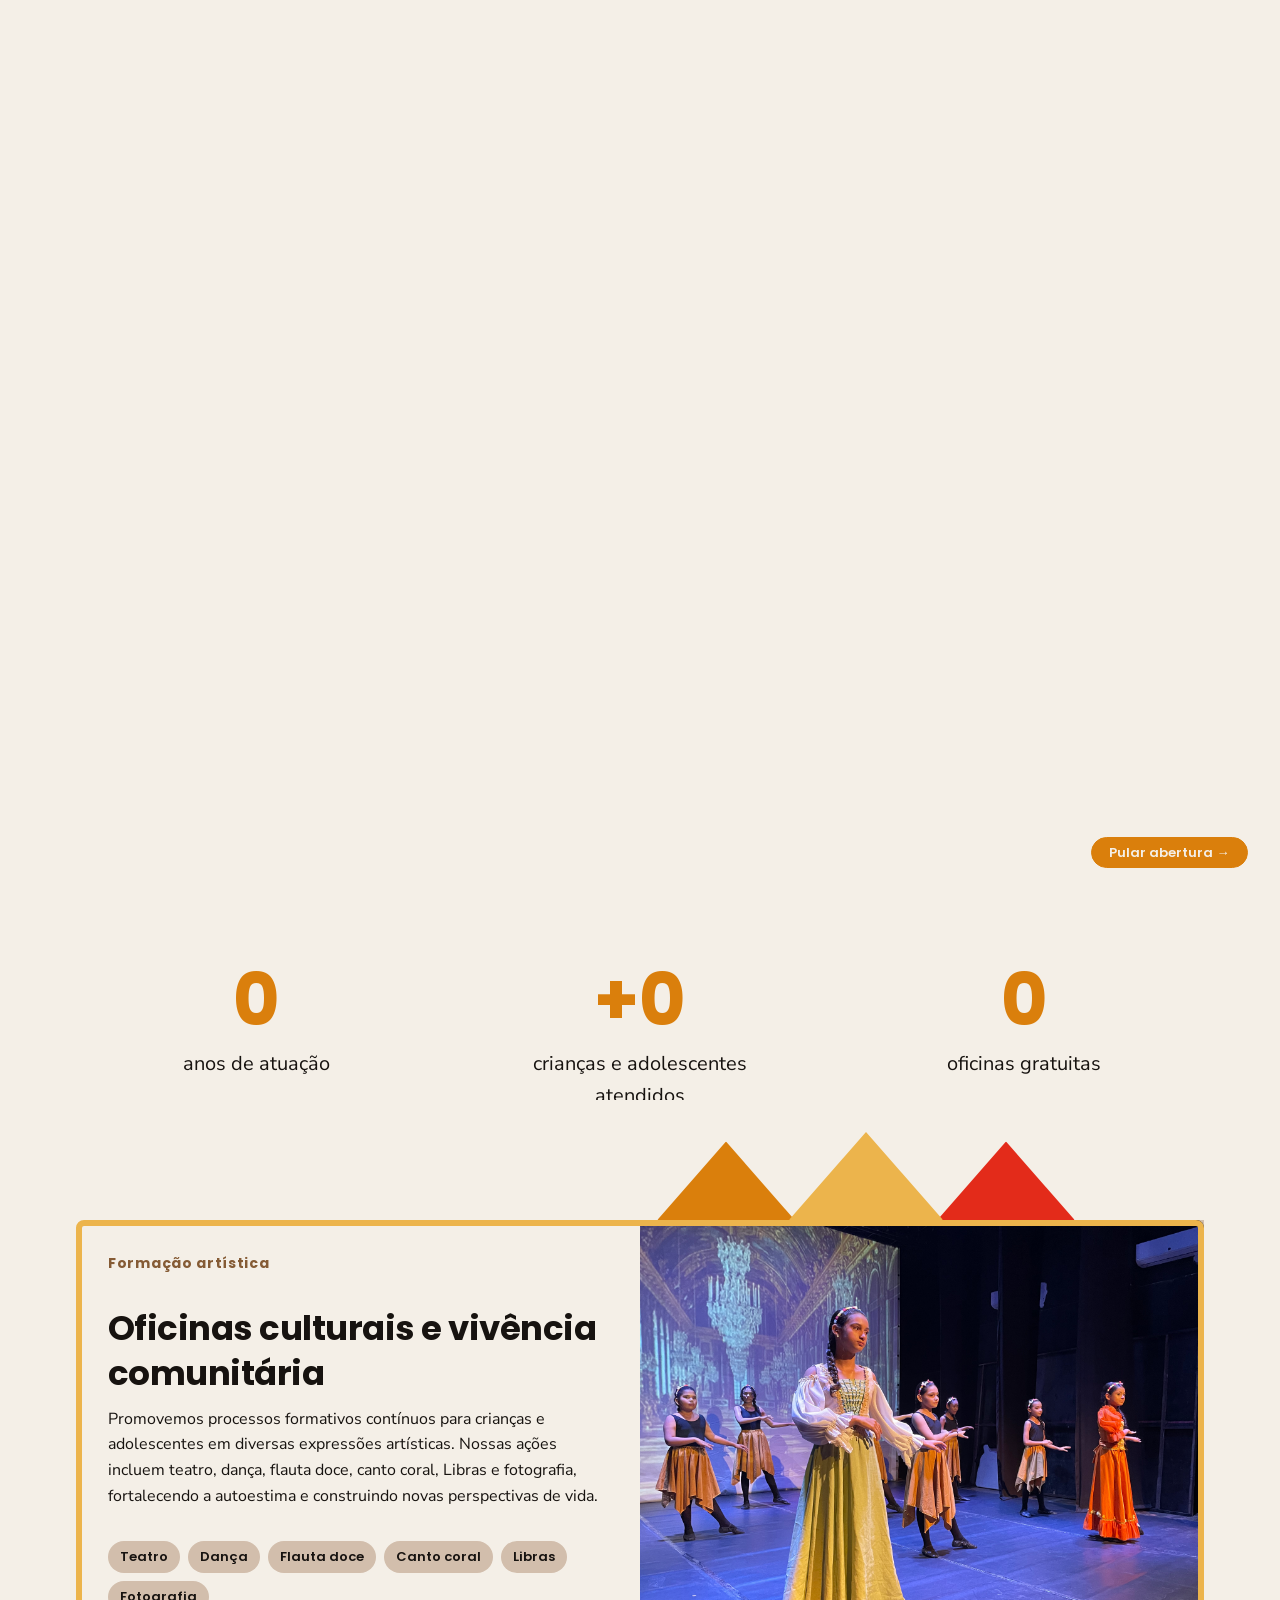
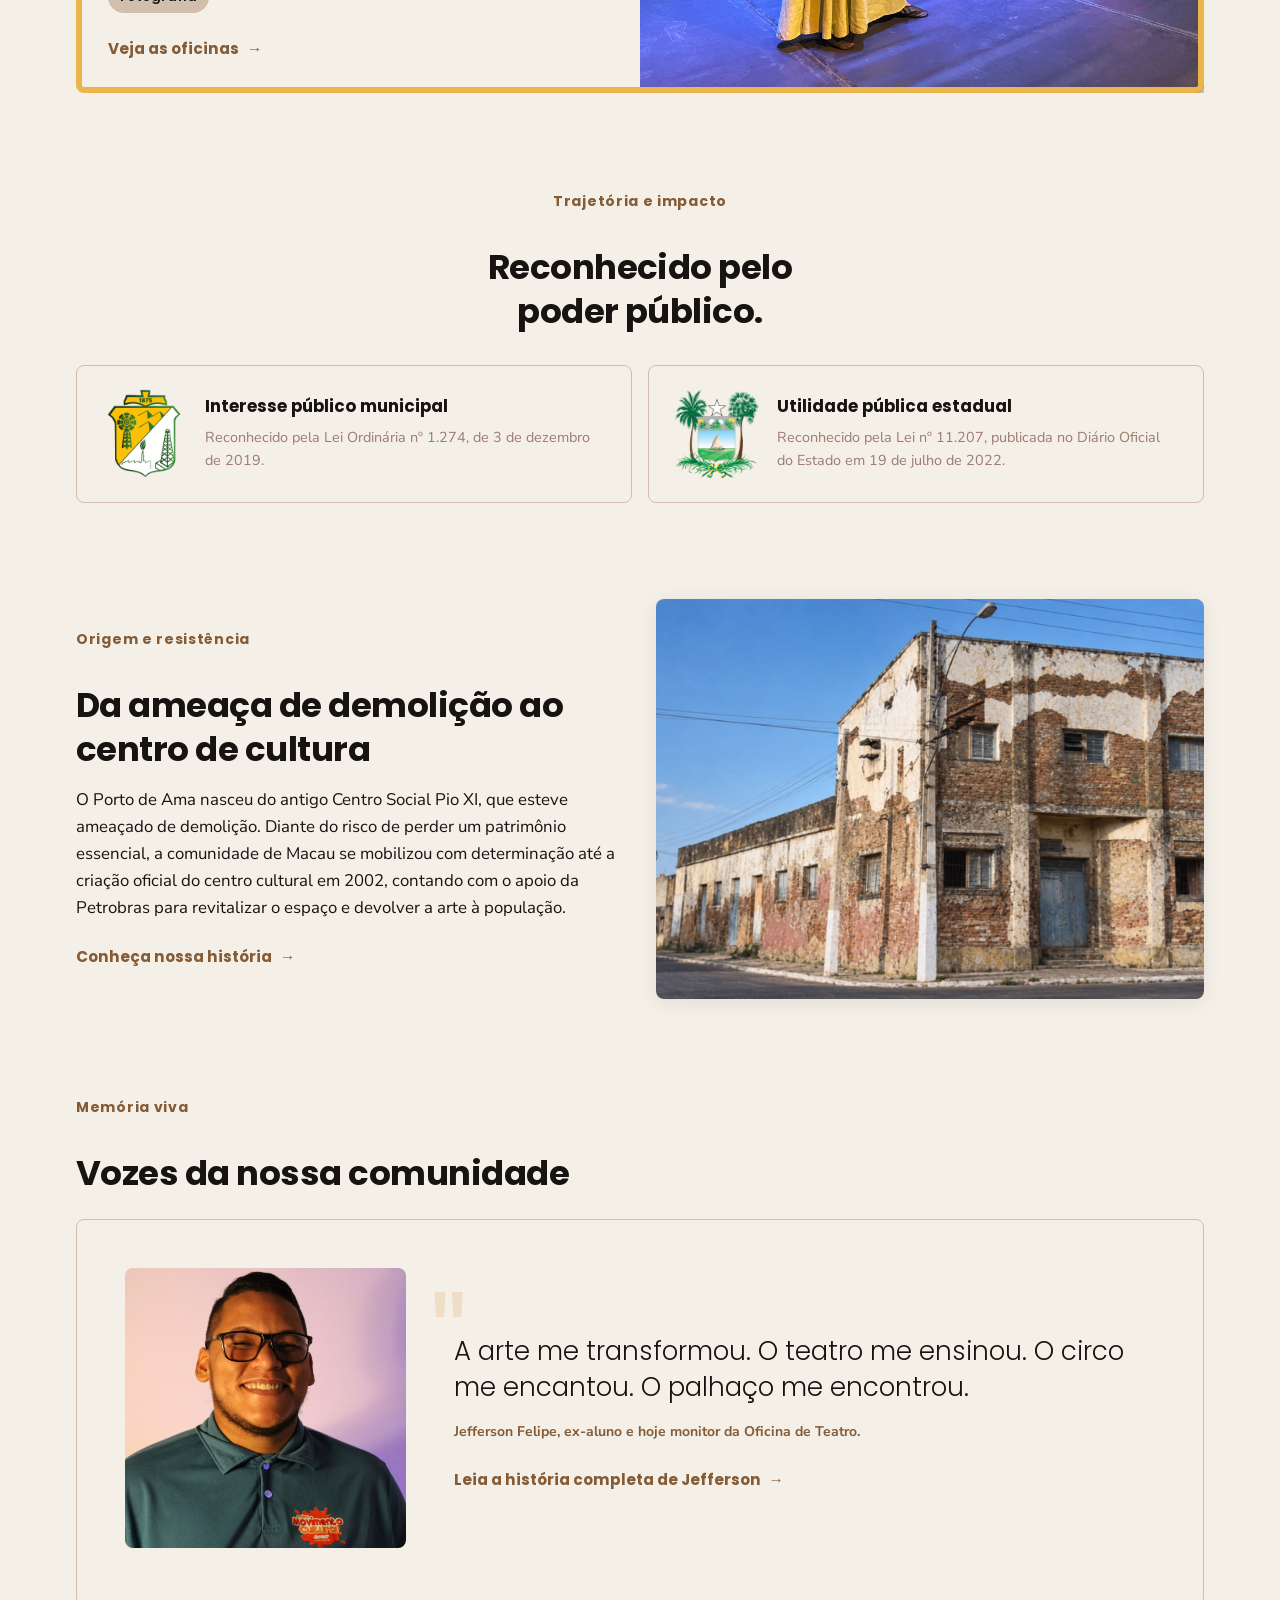
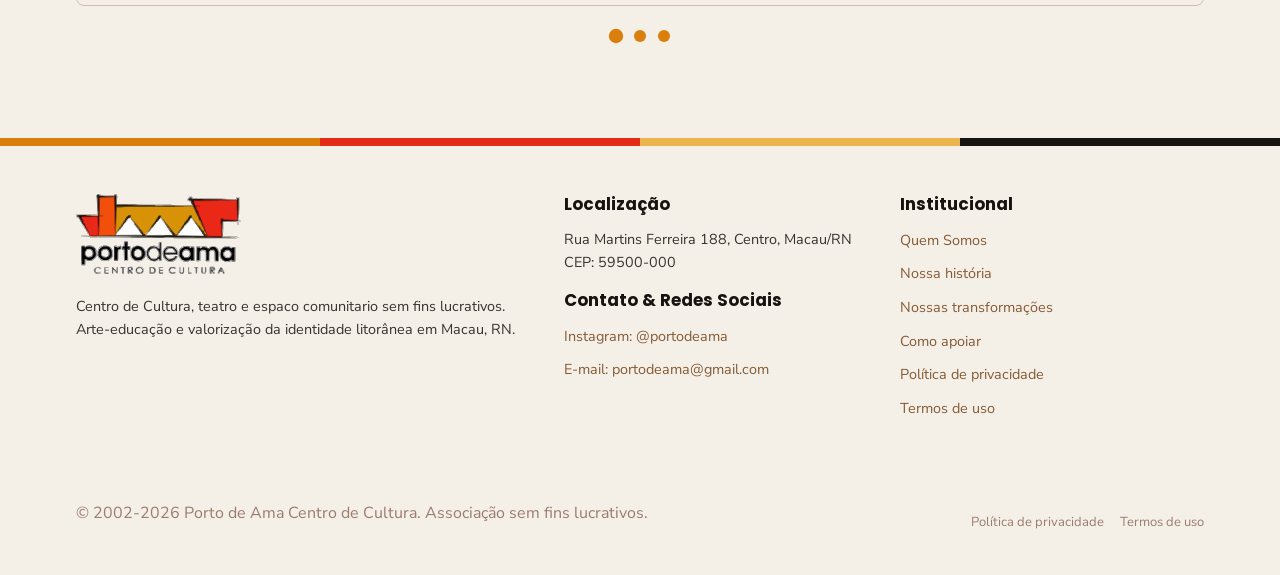
==== commit 1faad6a8: "Ajuste carrossel Início (Jefferson, Anderson, Flavia)" ====
--- a/index.html
+++ b/index.html
@@ -302,49 +302,6 @@
               </div>
             </div>
 
-            <!-- SLIDE 2: Samara Rayane -->
-            <div class="testimonial-slide">
-              <div class="testimonial-hero">
-                <div class="testimonial-photo">
-                  <img src="./assets/images/historias/Samara%20Rayane.webp" alt="Samara Rayane, professora de dança">
-                </div>
-                <div class="testimonial-content">
-                  <div class="quote-mark" aria-hidden="true">"</div>
-                  <blockquote class="pull-quote">
-                    O Porto de Ama se tornou minha casa artística, onde cresci artisticamente e pude crescer também profissionalmente.
-                  </blockquote>
-                  <p class="testimonial-author">
-                    Samara Rayane, professora de dança e monitora do Projeto Movimento Cultural.
-                  </p>
-                  <a href="/historias/samara-rayane" class="btn-link-action testimonial-link">
-                    Leia a história completa de Samara
-                    <span aria-hidden="true">&rarr;</span>
-                  </a>
-                </div>
-              </div>
-            </div>
-
-            <!-- SLIDE 3: Cristian -->
-            <div class="testimonial-slide">
-              <div class="testimonial-hero">
-                <div class="testimonial-photo">
-                  <img src="assets/images/historias/Christian.webp" alt="Foto de Christian, ex-aluno e músico militar" loading="lazy">
-                </div>
-                <div class="testimonial-content">
-                  <div class="quote-mark" aria-hidden="true">"</div>
-                  <blockquote class="pull-quote">
-                    O que começou como uma experiência na infância se tornou uma profissão. Hoje, sou músico militar do Exército Brasileiro e tenho muito orgulho da minha trajetória.
-                  </blockquote>
-                  <p class="testimonial-author">
-                    Christian, ex-aluno e músico militar do Exército Brasileiro.
-                  </p>
-                  <a href="/historias/christian" class="btn-link-action testimonial-link">
-                    Leia a história completa de Christian
-                    <span aria-hidden="true">&rarr;</span>
-                  </a>
-                </div>
-              </div>
-            </div>
 
             <!-- SLIDE 4: Anderson França -->
             <div class="testimonial-slide">
@@ -368,22 +325,22 @@
               </div>
             </div>
 
-            <!-- SLIDE 5: Francilene (Leninha) -->
+            <!-- SLIDE 3: Flávia Veras -->
             <div class="testimonial-slide">
               <div class="testimonial-hero">
                 <div class="testimonial-photo">
-                  <img src="./assets/images/historias/Francilene.webp" alt="Francilene">
+                  <img src="./assets/images/historias/FlaviaVeras.webp" alt="Flávia Veras">
                 </div>
                 <div class="testimonial-content">
                   <div class="quote-mark" aria-hidden="true">"</div>
                   <blockquote class="pull-quote">
-                    É um conhecimento que ela pode levar para toda a vida e que contribui não apenas para o aprendizado de uma nova habilidade, mas também para o desenvolvimento de valores como respeito, empatia e inclusão.
+                    Valorizar o Porto de Ama é valorizar a nossa história, a nossa gente e a capacidade que Macau sempre teve de produzir cultura, revelar talentos e transformar vidas por meio da arte.
                   </blockquote>
                   <p class="testimonial-author">
-                    Francilene Silva, mãe de aluna da Oficina de LIBRAS.
+                    Flávia Veras, prefeita de Macau.
                   </p>
-                  <a href="/historias/francilene" class="btn-link-action testimonial-link">
-                    Leia a história completa de Francilene
+                  <a href="./transformacoes.html" class="btn-link-action testimonial-link">
+                    Leia a história completa de Flávia
                     <span aria-hidden="true">&rarr;</span>
                   </a>
                 </div>
@@ -397,8 +354,6 @@
             <button type="button" class="carousel-dot active" aria-label="Depoimento 1"></button>
             <button type="button" class="carousel-dot" aria-label="Depoimento 2"></button>
             <button type="button" class="carousel-dot" aria-label="Depoimento 3"></button>
-            <button type="button" class="carousel-dot" aria-label="Depoimento 4"></button>
-            <button type="button" class="carousel-dot" aria-label="Depoimento 5"></button>
           </div>
         </div>
 
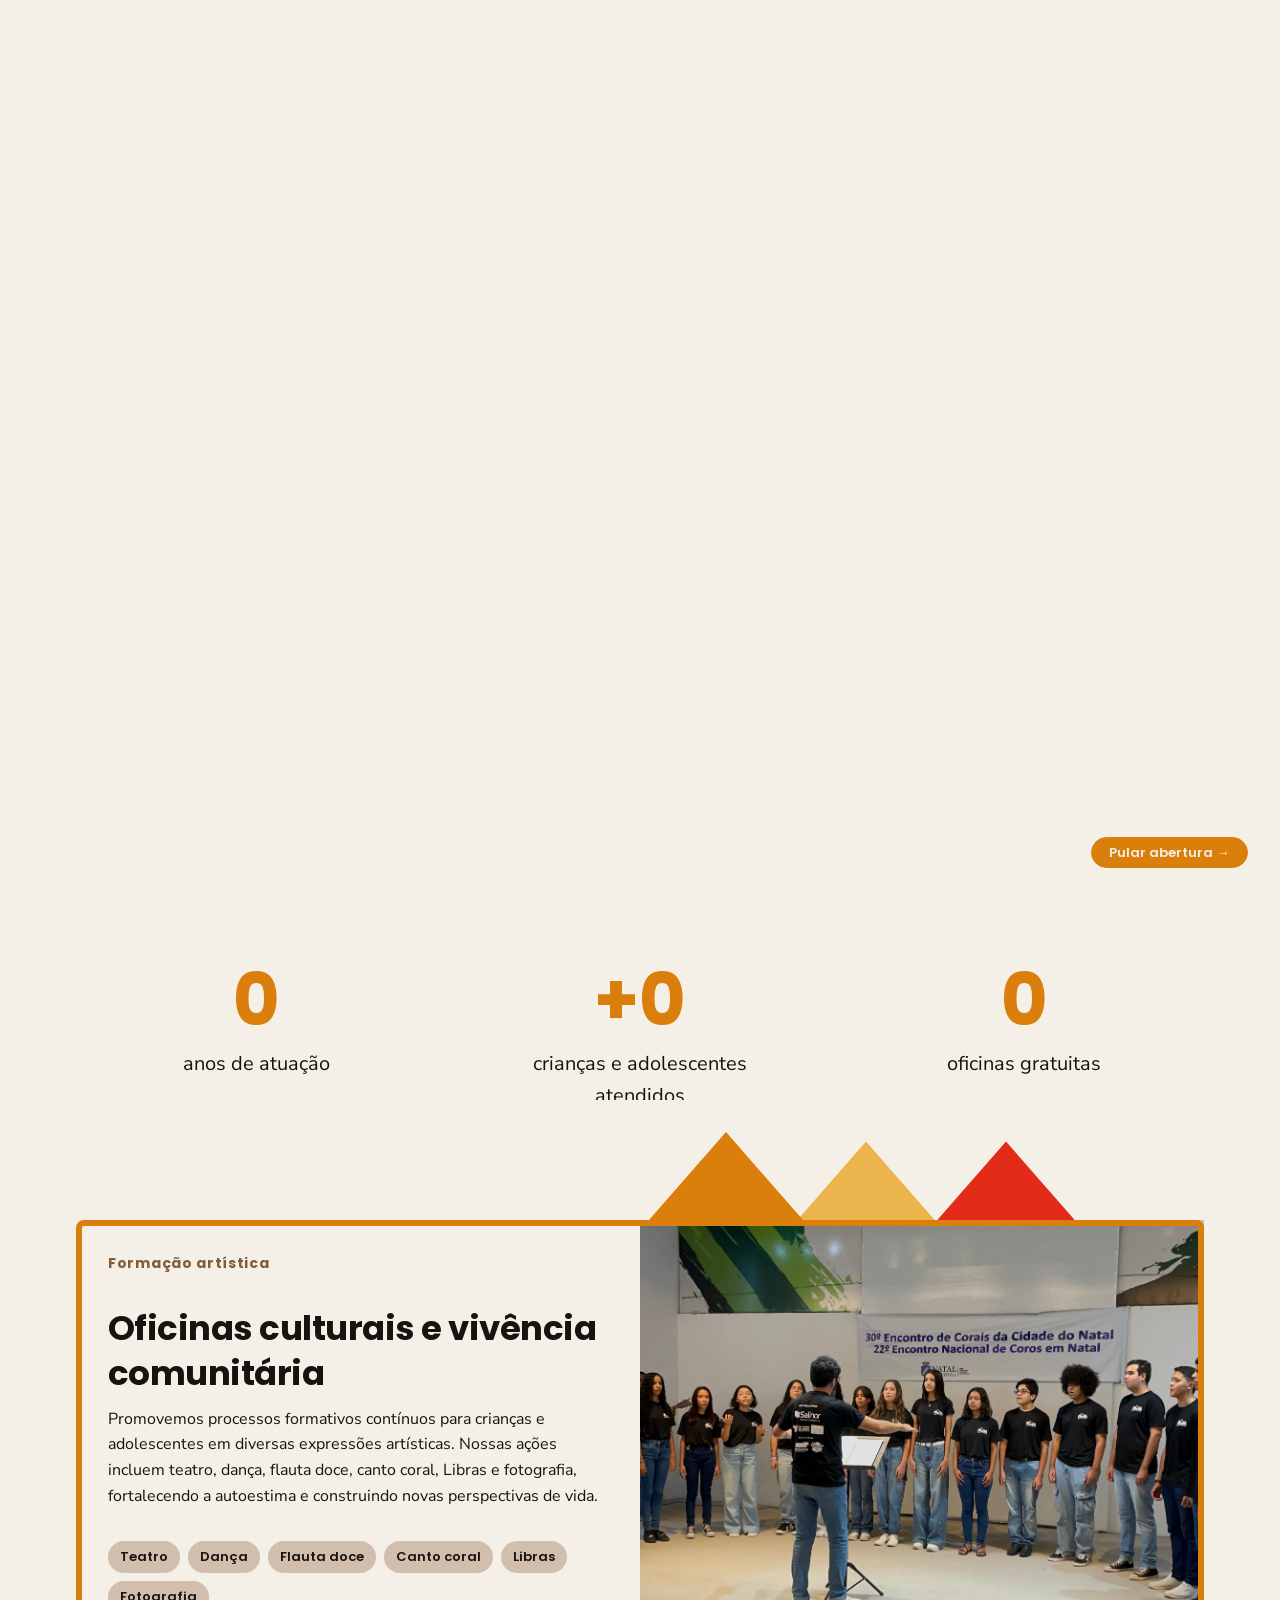
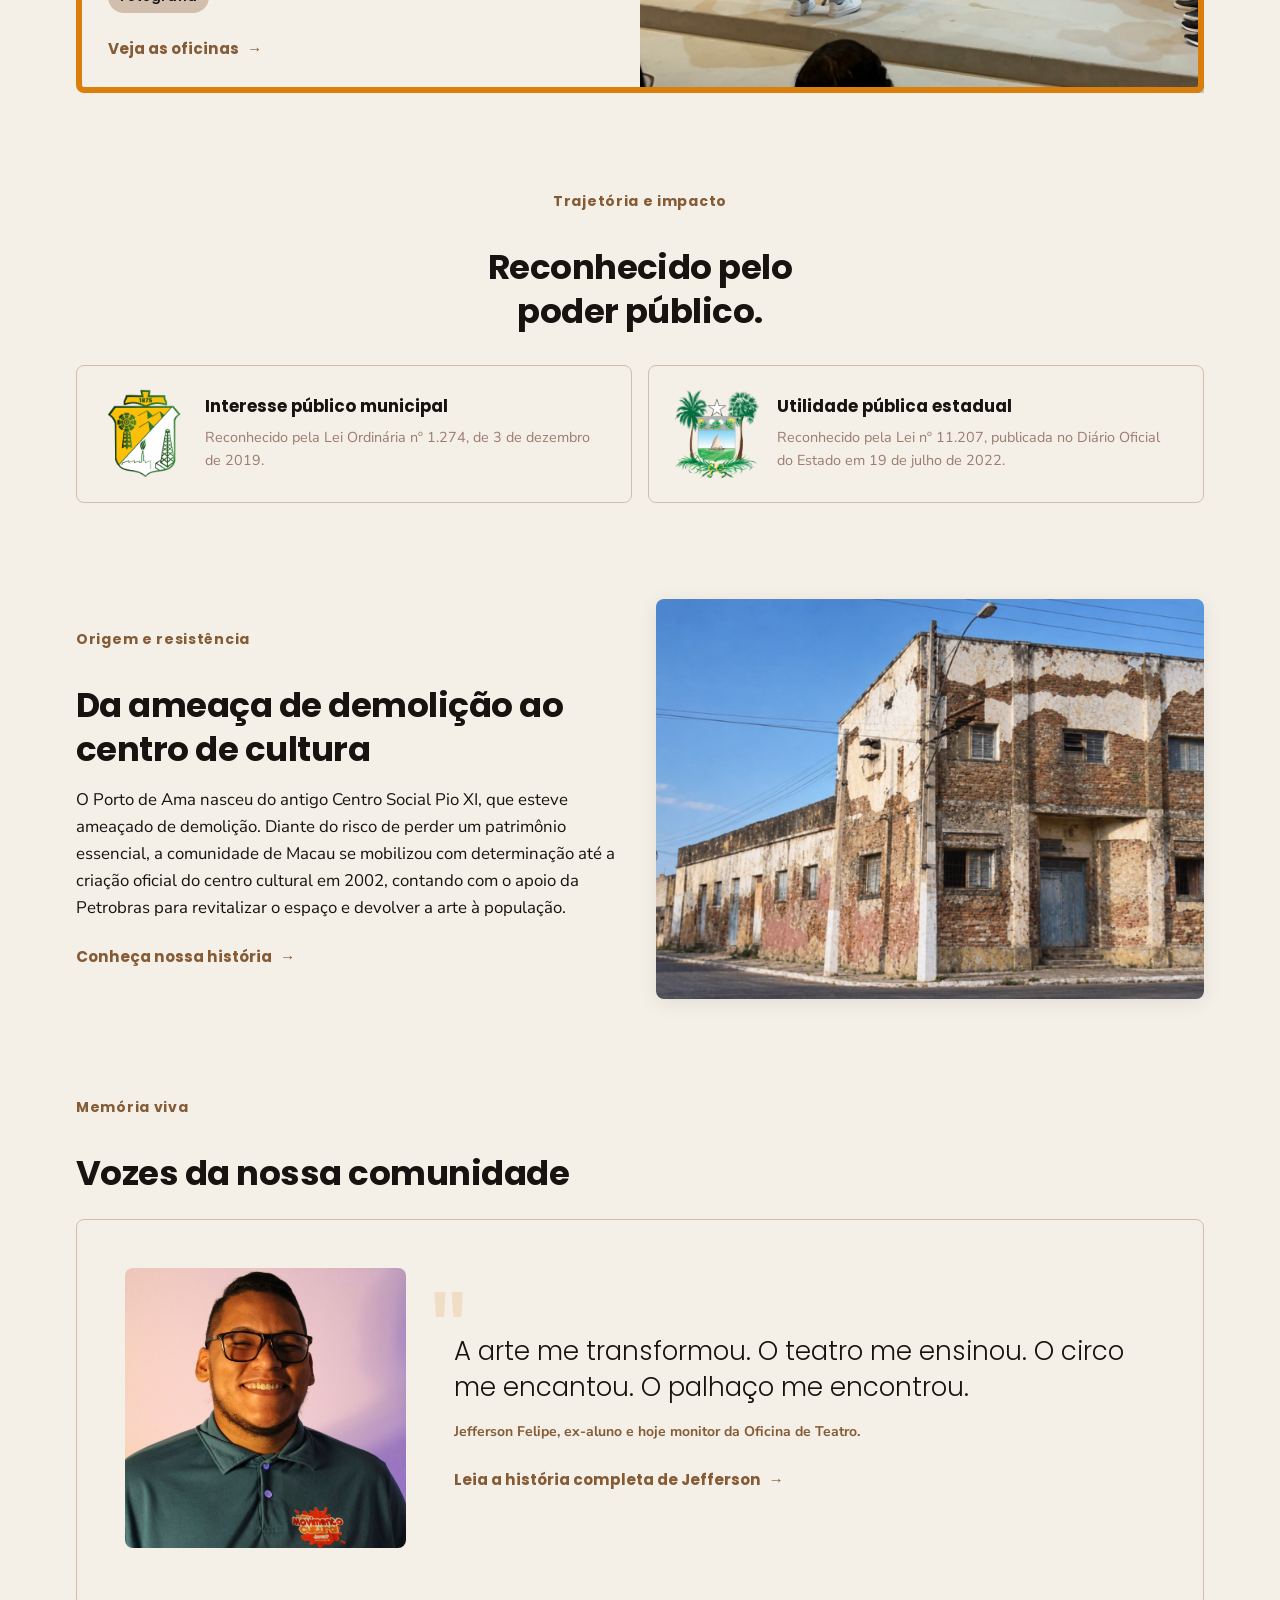
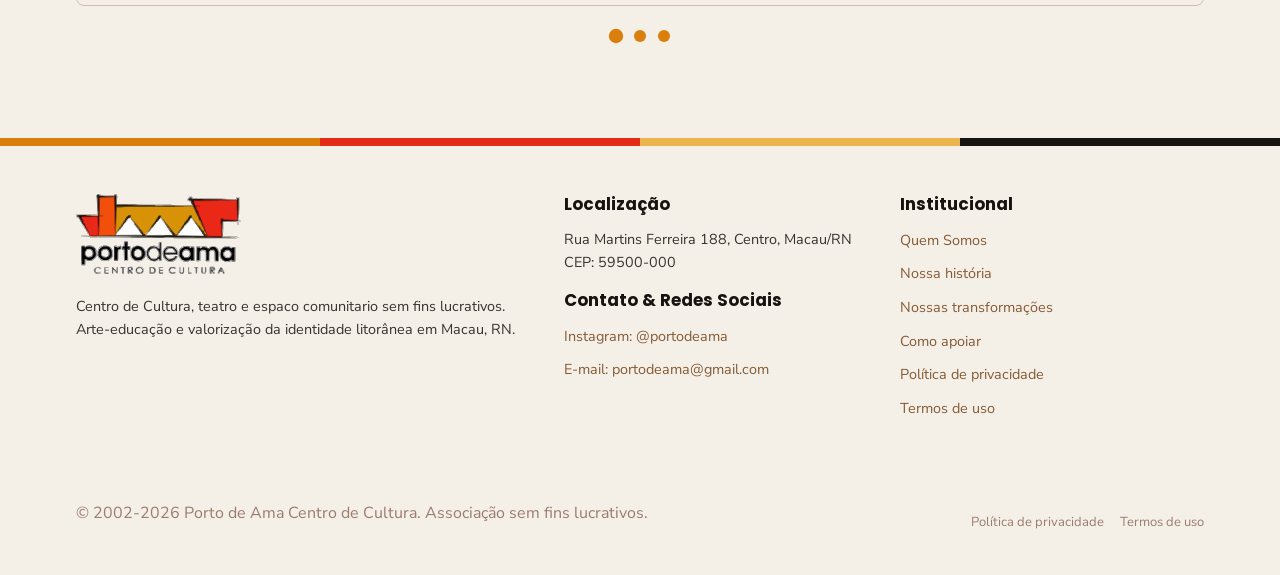
==== commit 57b40e61: "UI: Desativar temporariamente links para a página Galeria" ====
--- a/index.html
+++ b/index.html
@@ -54,7 +54,7 @@
           <li><a href="./historia.html" class="nav-link">História</a></li>
           <li><a href="./transformacoes.html" class="nav-link">Transformações</a></li>
           <li><a href="./oficinas.html" class="nav-link">Oficinas</a></li>
-          <li><a href="./galeria.html" class="nav-link">Galeria</a></li>
+          <li><a href="javascript:void(0);" class="nav-link">Galeria</a></li>
           <li><a href="./contato.html" class="nav-link">Contato</a></li>
         </ul>
       </nav>
--- a/design-tokens.css
+++ b/design-tokens.css
@@ -126,6 +126,7 @@
 html {
   font-size: 100%;
   scroll-behavior: smooth;
+  overflow-x: hidden;
 }
 
 body {
@@ -137,6 +138,7 @@
   line-height: var(--lh-body);
   -webkit-font-smoothing: antialiased;
   -moz-osx-font-smoothing: grayscale;
+  overflow-x: hidden;
 }
 
 /* --------------------------------------------------------------------------
--- a/style.css
+++ b/style.css
@@ -105,6 +105,7 @@
   justify-content: center;
   transition: background-color 0.6s cubic-bezier(0.2, 0.9, 0.3, 1), opacity 0.6s ease;
   will-change: background-color, opacity;
+  touch-action: none;
 }
 
 .intro-overlay.is-completing {
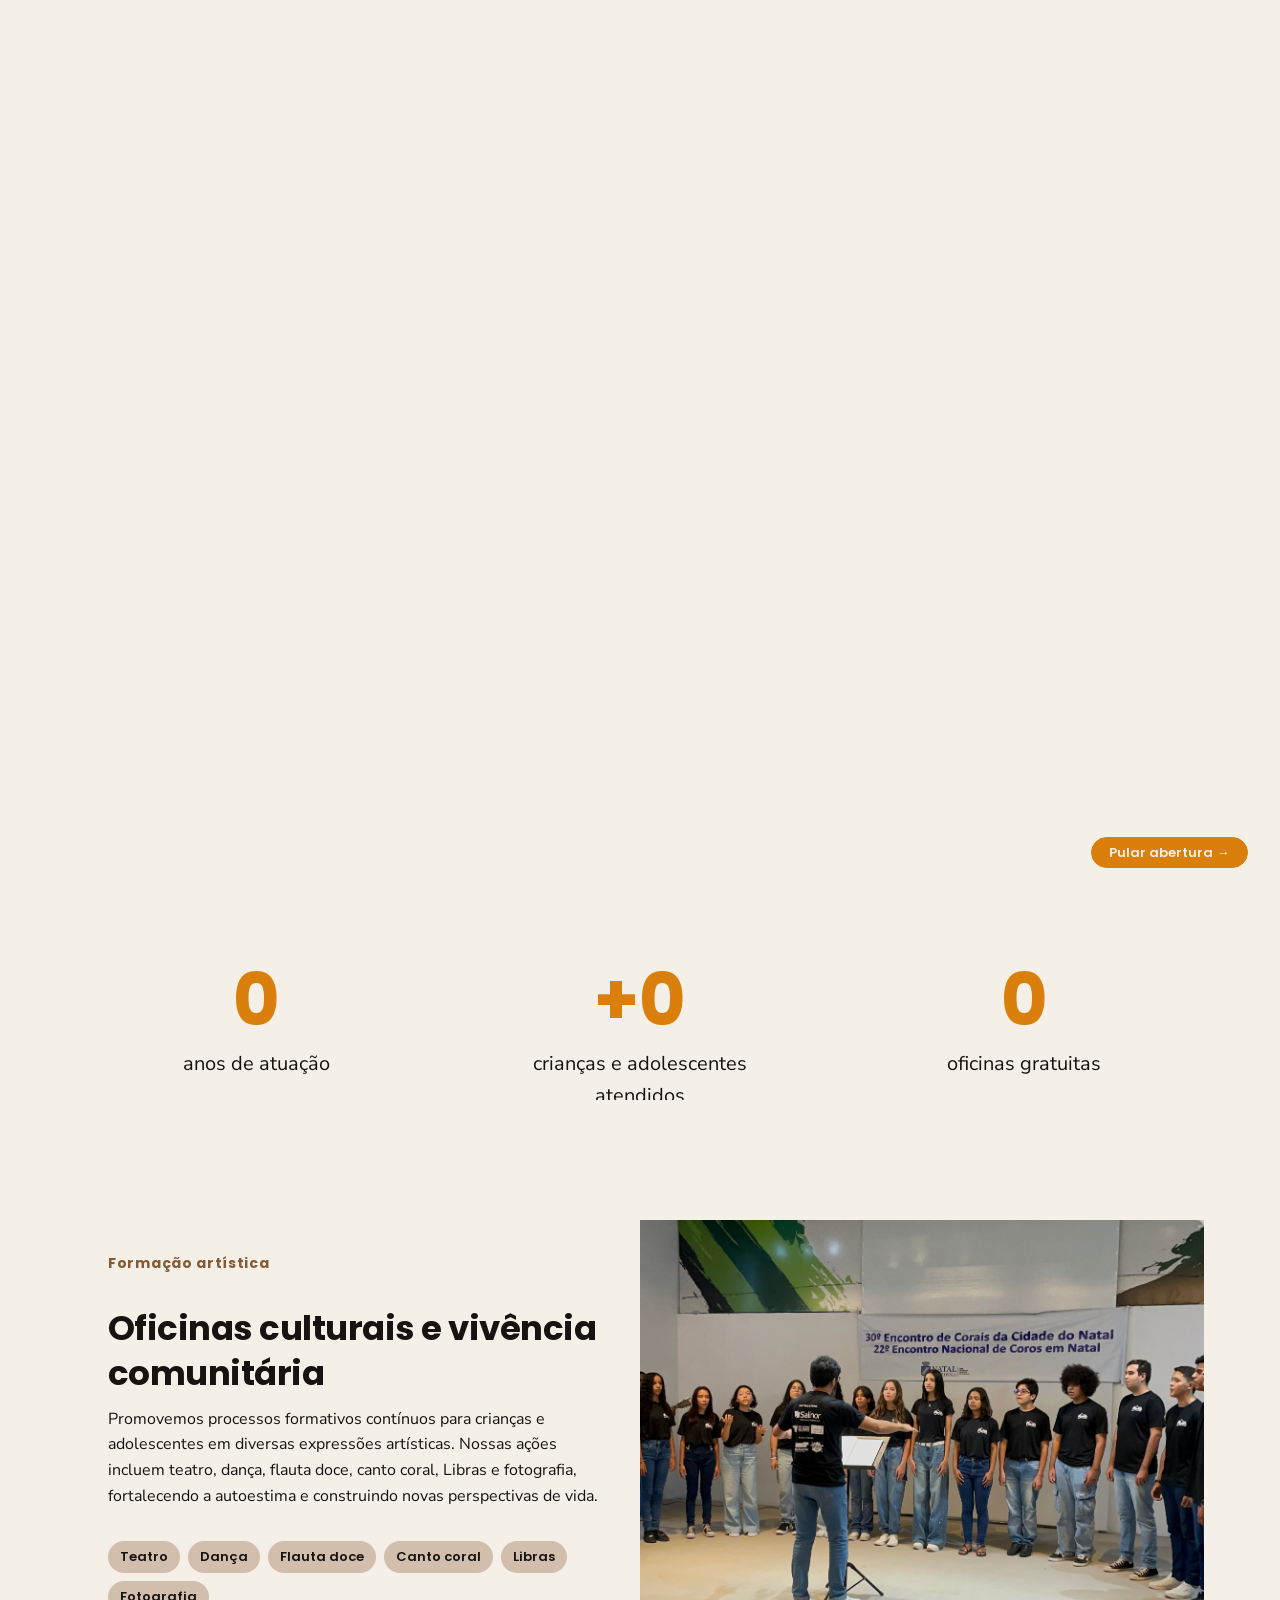
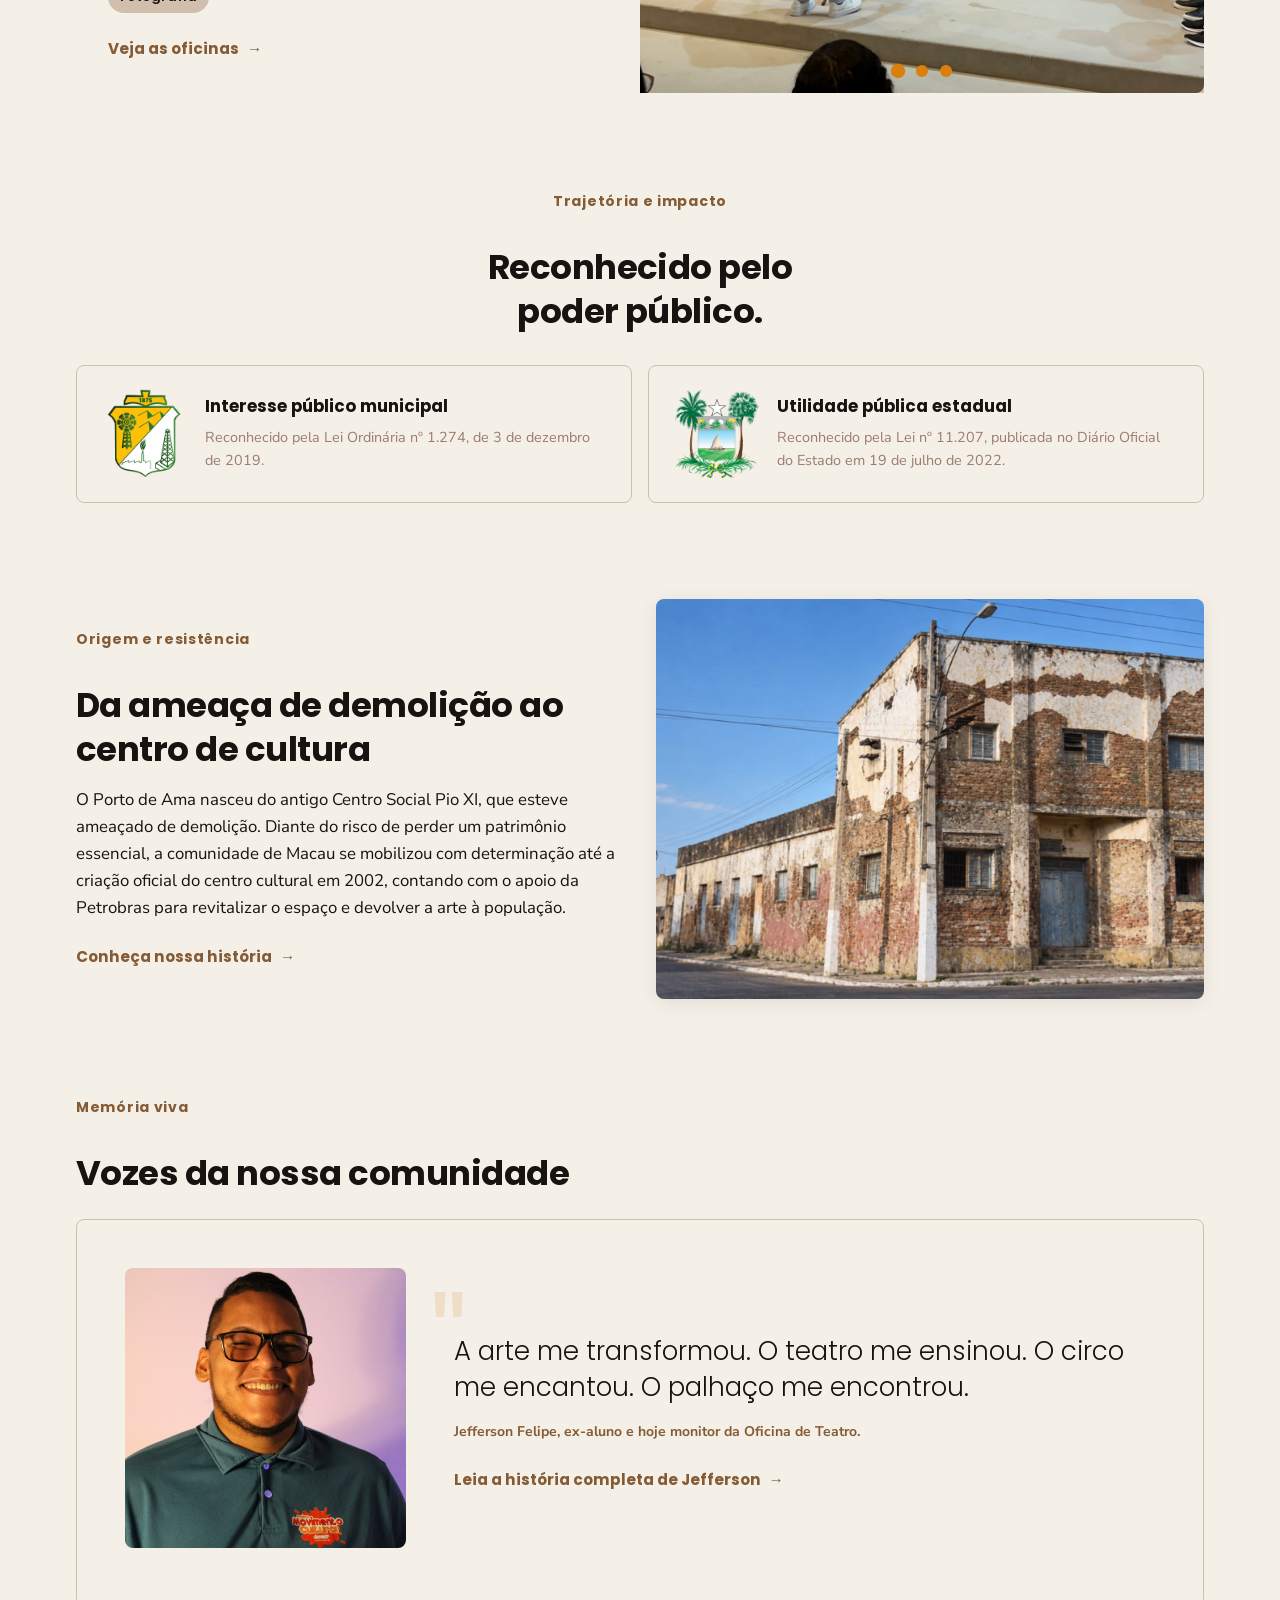
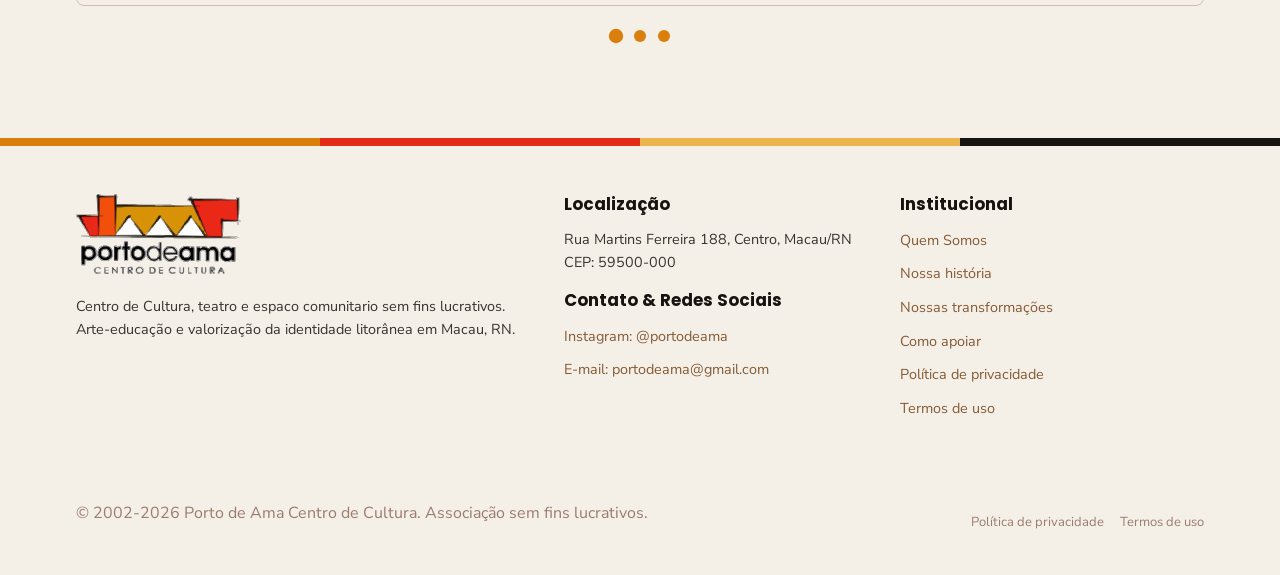
==== commit f1b14b87: "UI: Remover borda triangular da seção Formação e usar dots" ====
--- a/index.html
+++ b/index.html
@@ -49,7 +49,7 @@
       <nav aria-label="Menu principal">
         <ul class="nav-menu" id="nav-menu">
           <li><a href="./index.html" class="nav-link">Início</a></li>
-          <li><a href="#apoie" class="nav-link nav-link-highlight">Apoie</a></li>
+          <li><a href="javascript:void(0);" class="nav-link nav-link-highlight">Apoie</a></li>
           <li><a href="./quem-somos.html" class="nav-link">Quem Somos</a></li>
           <li><a href="./historia.html" class="nav-link">História</a></li>
           <li><a href="./transformacoes.html" class="nav-link">Transformações</a></li>
@@ -165,10 +165,10 @@
 
           <div class="workshops-gallery-col">
             <div class="gallery-stories" id="workshops-gallery">
-              <div class="gallery-tabs" role="tablist">
-                <button type="button" role="tab" aria-selected="true" class="gallery-tab tab-laranja active" data-index="0" aria-label="Foto Canto"></button>
-                <button type="button" role="tab" aria-selected="false" class="gallery-tab tab-dourado" data-index="1" aria-label="Foto Teatro"></button>
-                <button type="button" role="tab" aria-selected="false" class="gallery-tab tab-vermelho" data-index="2" aria-label="Foto LIBRAS"></button>
+              <div class="carousel-indicators" style="position: absolute; bottom: var(--space-md); width: 100%; z-index: 10;" role="tablist">
+                <button type="button" role="tab" aria-selected="true" class="carousel-dot active" data-index="0" aria-label="Foto Canto"></button>
+                <button type="button" role="tab" aria-selected="false" class="carousel-dot" data-index="1" aria-label="Foto Teatro"></button>
+                <button type="button" role="tab" aria-selected="false" class="carousel-dot" data-index="2" aria-label="Foto LIBRAS"></button>
               </div>
               <div class="gallery-images">
                 <div class="gallery-slide slide-bg-laranja active" data-index="0">
--- a/style.css
+++ b/style.css
@@ -764,6 +764,7 @@
 }
 
 /* Criar a borda usando pseudo-elemento para que ela fique POR CIMA de todos os filhos */
+/* ESCONDIDO TEMPORARIAMENTE: 
 .workshops-grid::after {
   content: '';
   position: absolute;
@@ -773,16 +774,16 @@
   height: 100%;
   border: 6px solid var(--areia);
   border-radius: var(--radius-card);
-  pointer-events: none; /* Para não bloquear cliques no conteúdo */
-  z-index: 50; /* Z-index alto para cobrir as abas que tentarem vazar pela frente */
+  pointer-events: none; 
+  z-index: 50; 
   transition: border-color 0.3s ease;
   box-sizing: border-box;
 }
 
-/* Lógica dinâmica de cores da borda da seção inteira baseada no slide ativo */
 .workshops-grid:has(.slide-bg-laranja.active)::after { border-color: var(--laranja); }
 .workshops-grid:has(.slide-bg-dourado.active)::after { border-color: var(--dourado); }
 .workshops-grid:has(.slide-bg-vermelho.active)::after { border-color: var(--vermelho); }
+*/
 
 @media (min-width: 992px) {
   .workshops-grid {
@@ -792,7 +793,6 @@
 
 .workshops-text-col {
   padding: var(--space-xl);
-  padding-bottom: 6rem; /* Espaço extra para os triângulos no mobile */
   display: flex;
   flex-direction: column;
   justify-content: center;
